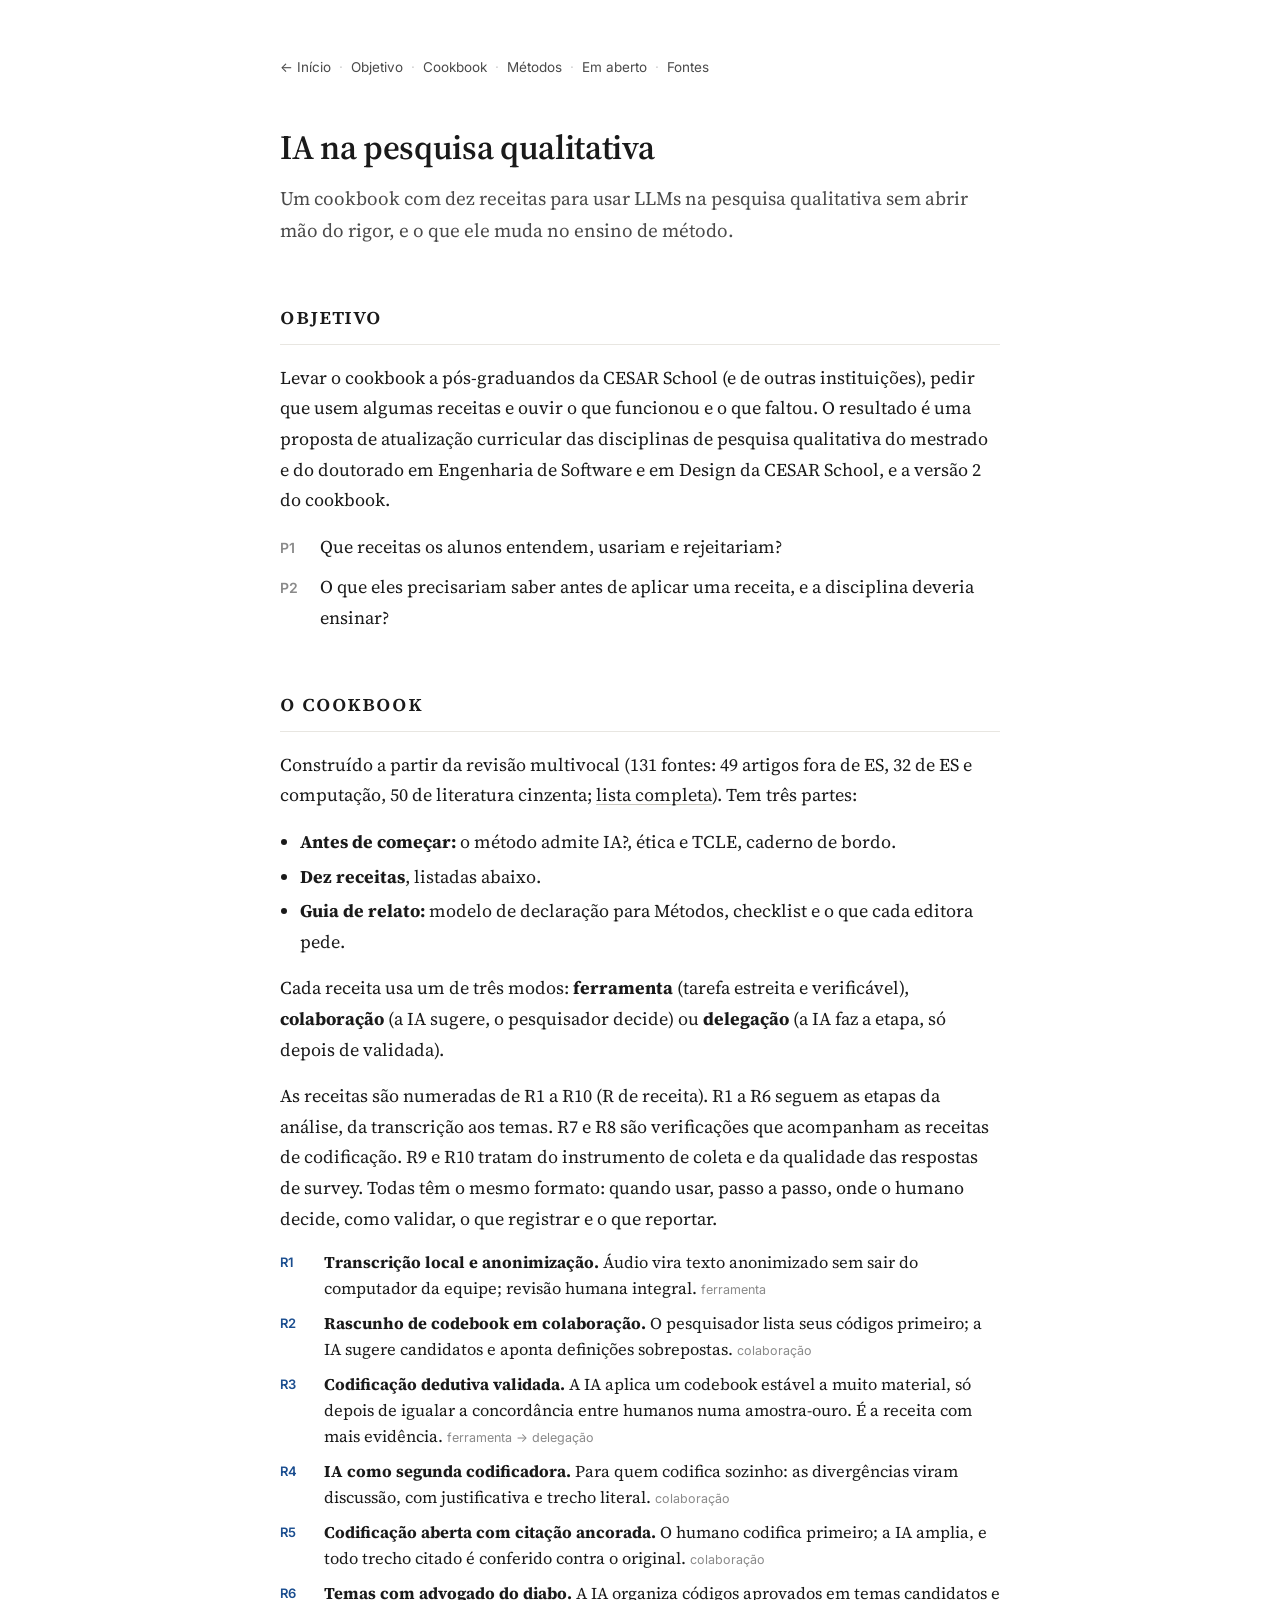
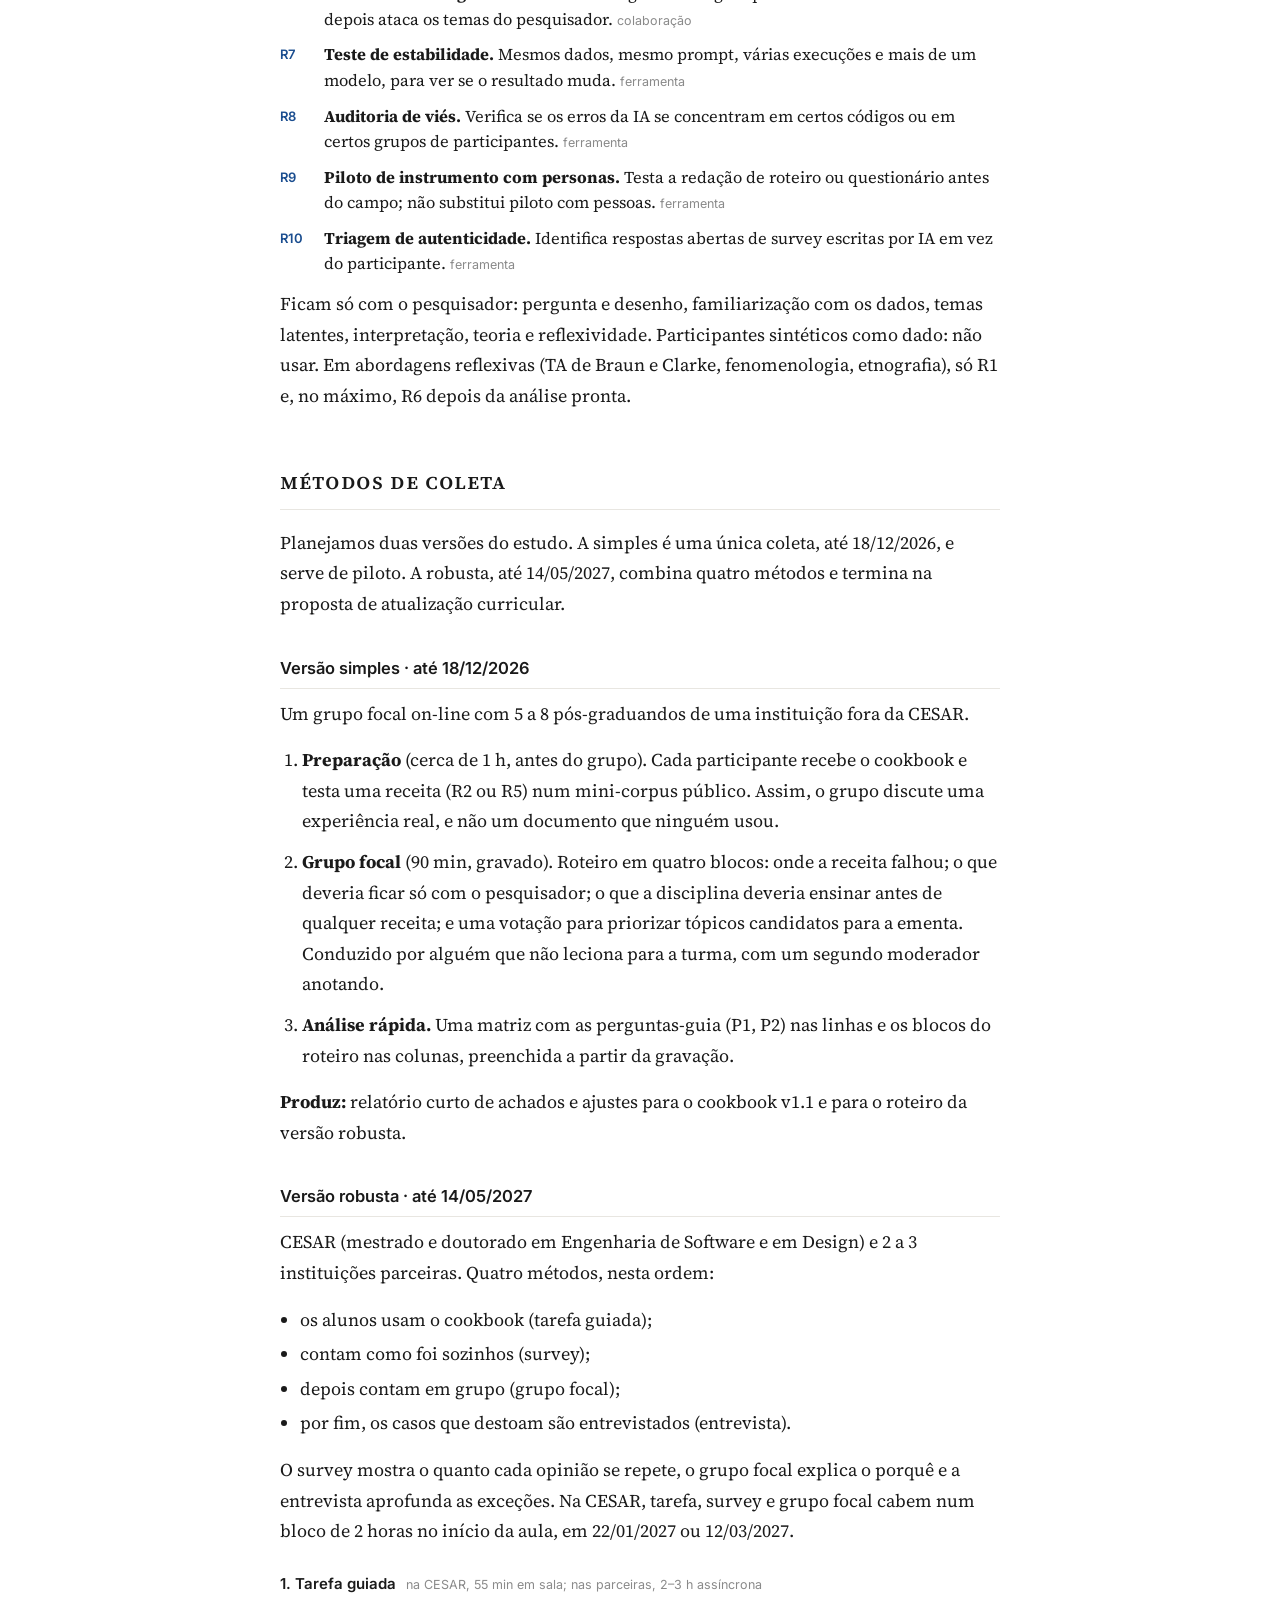
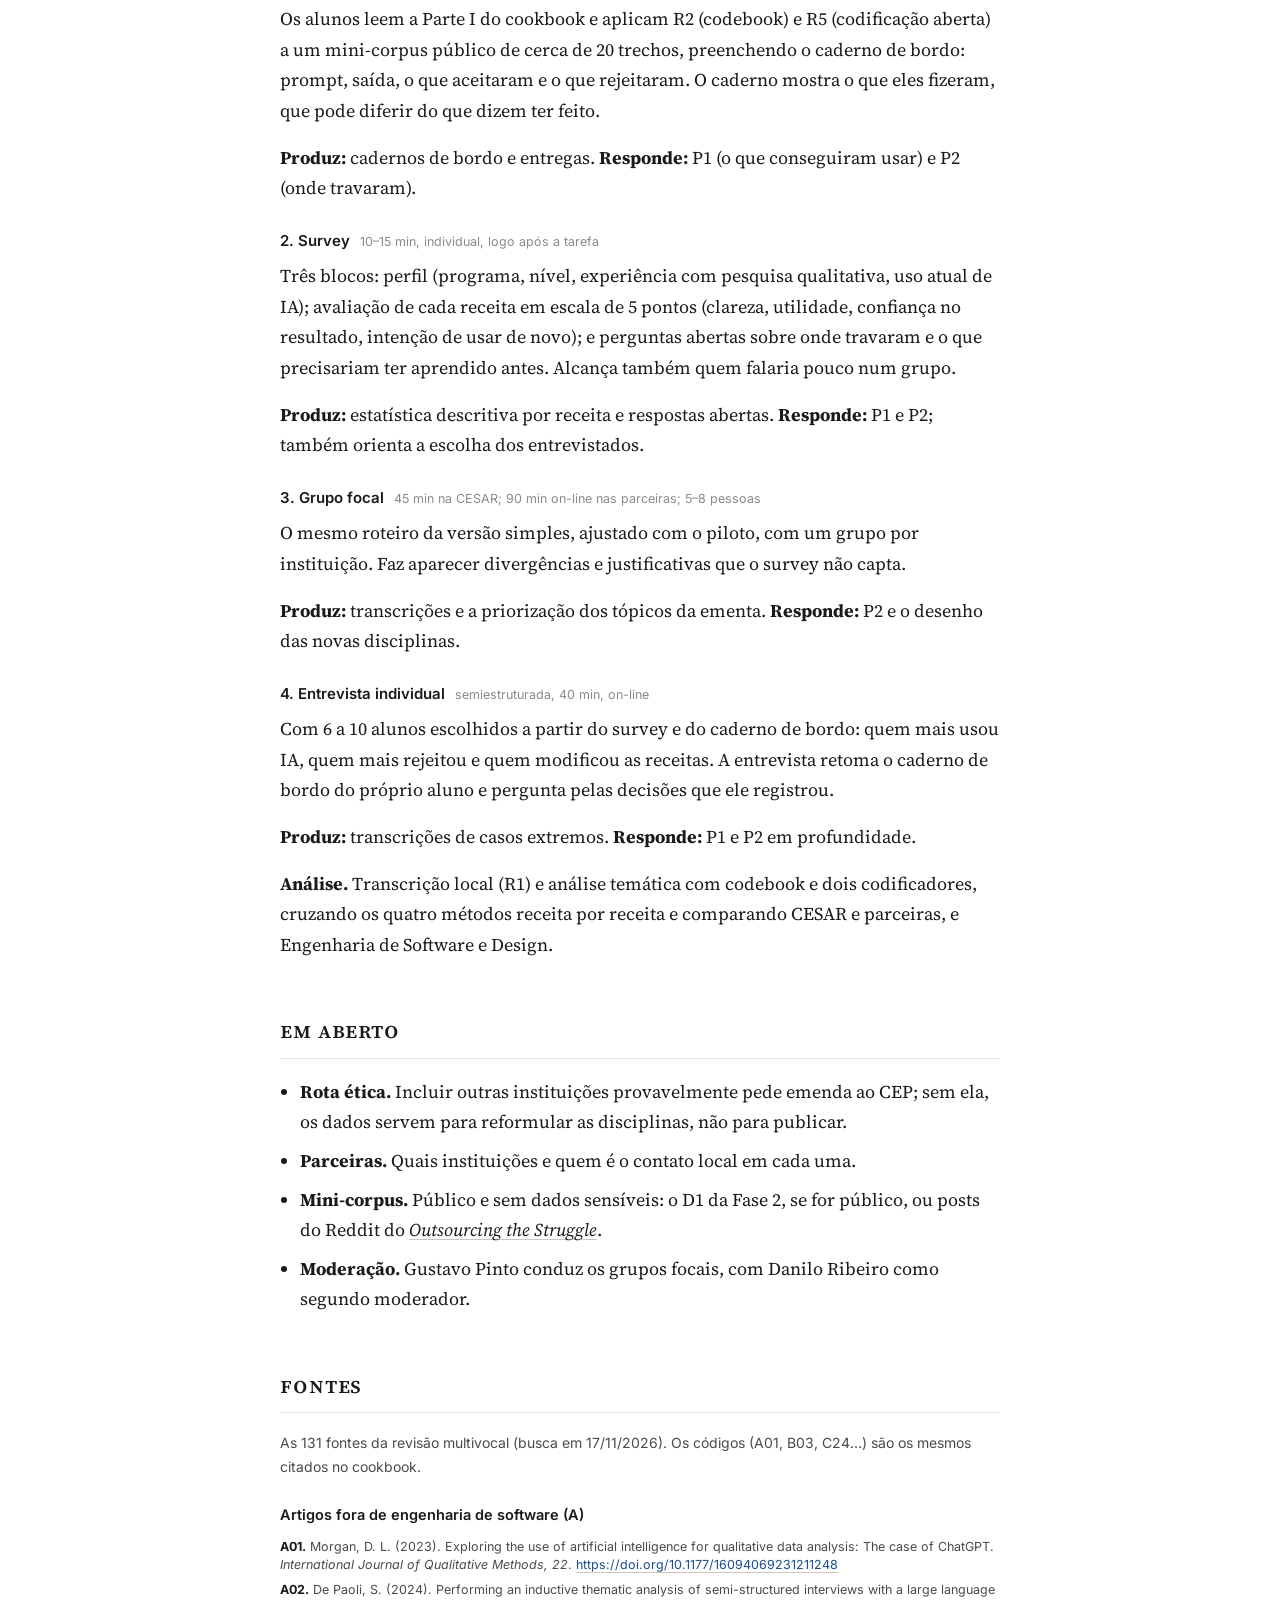
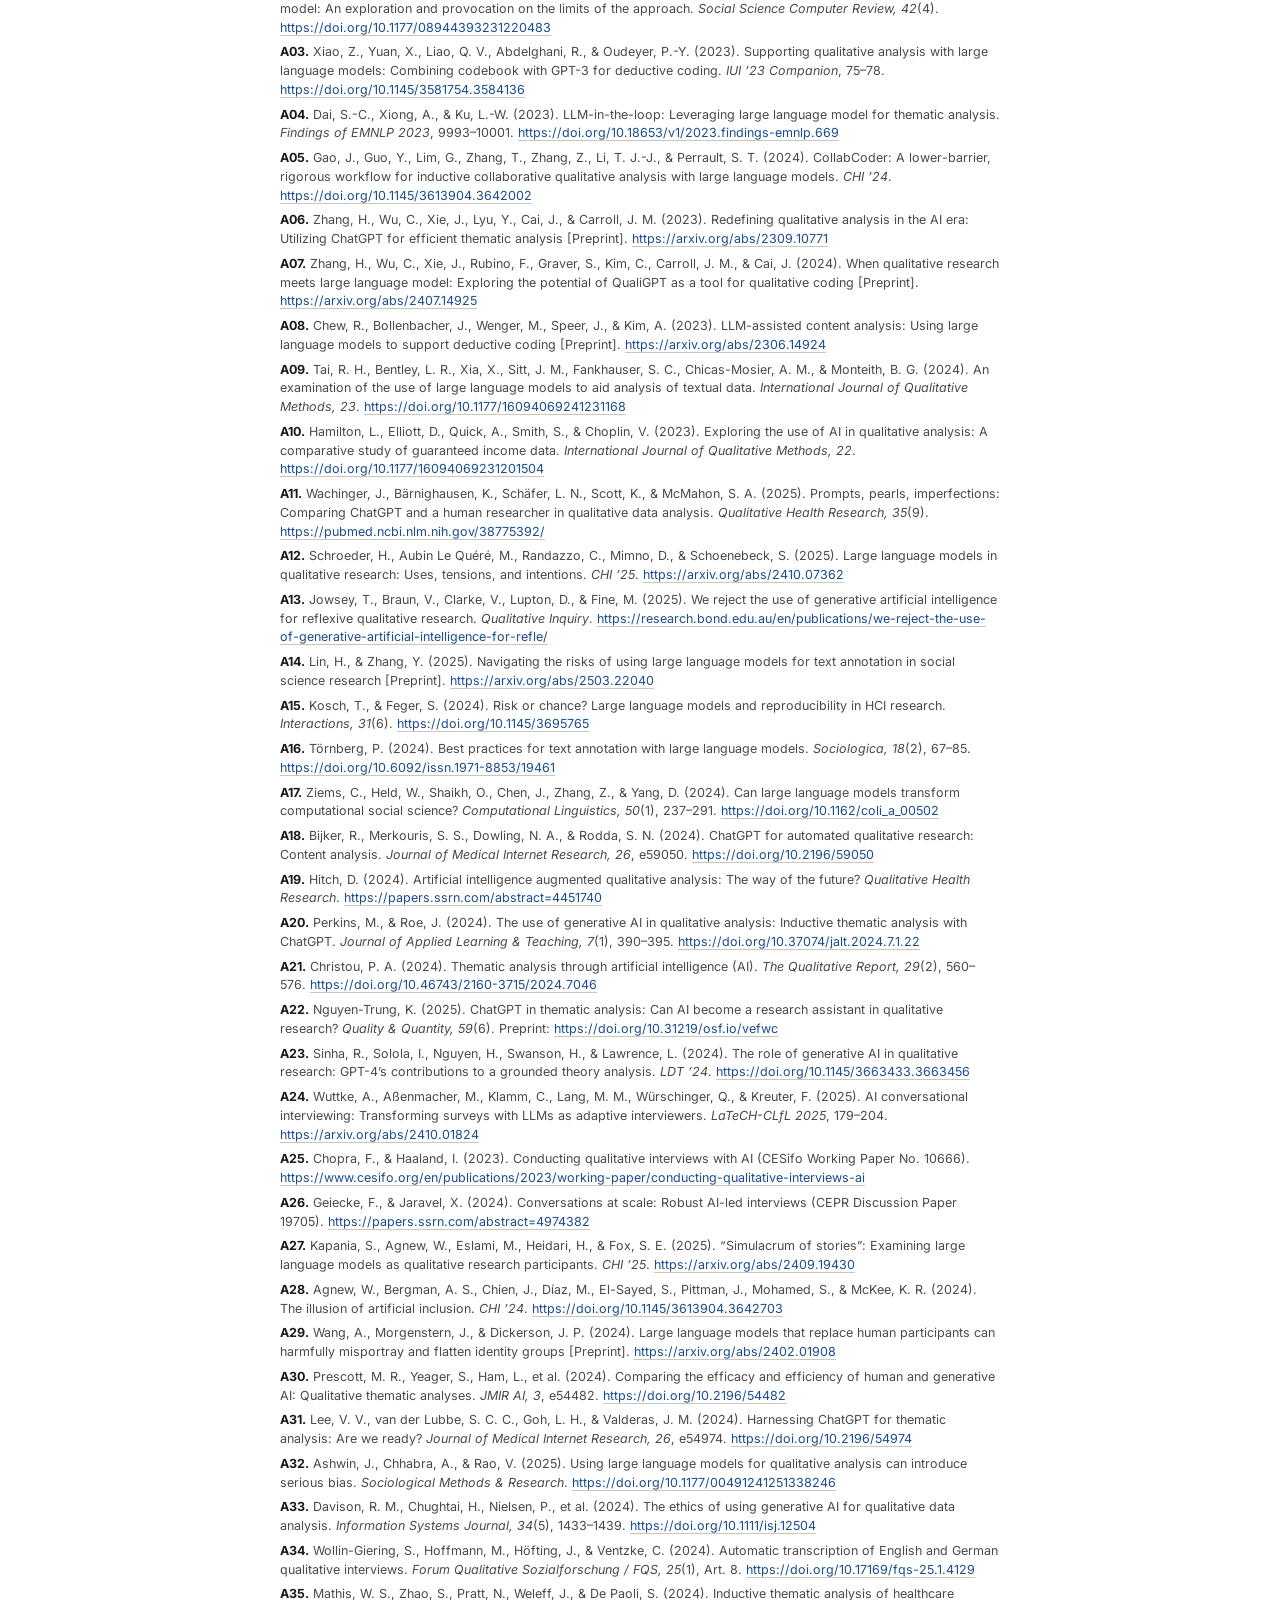
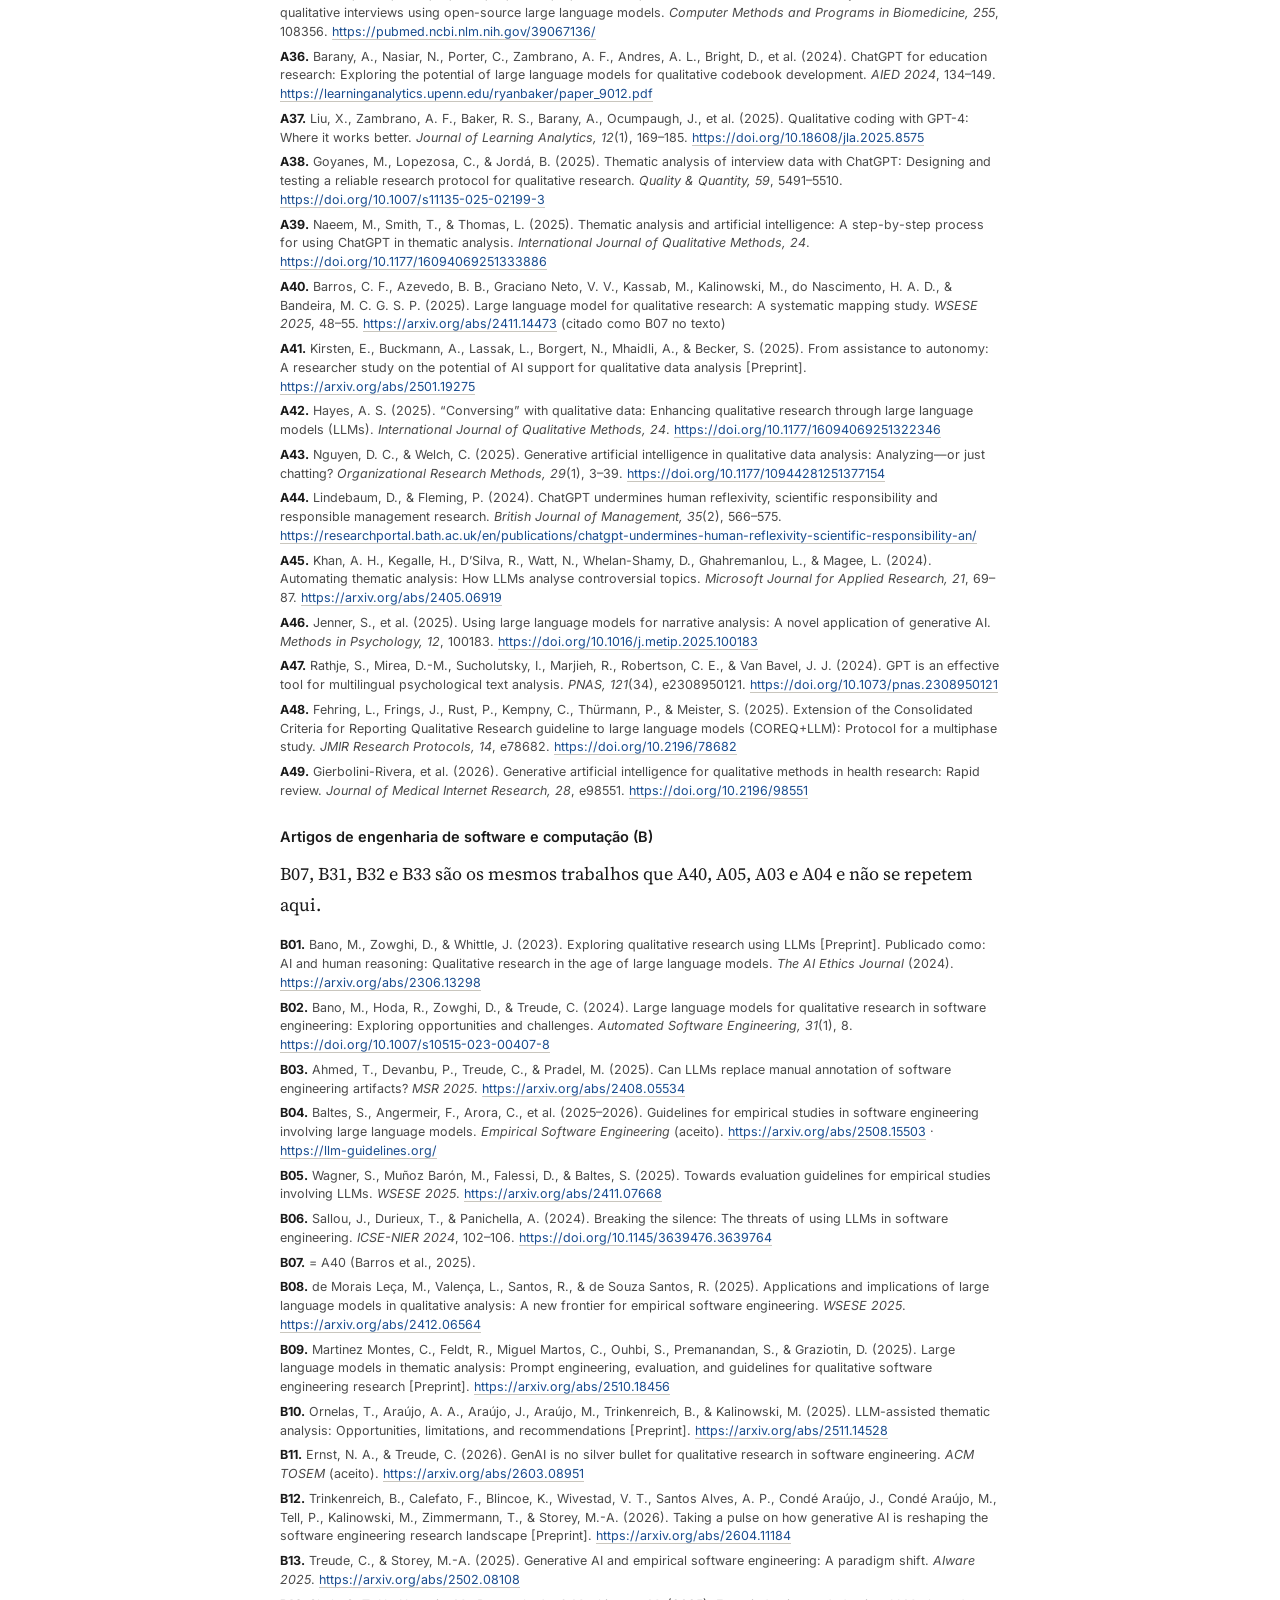
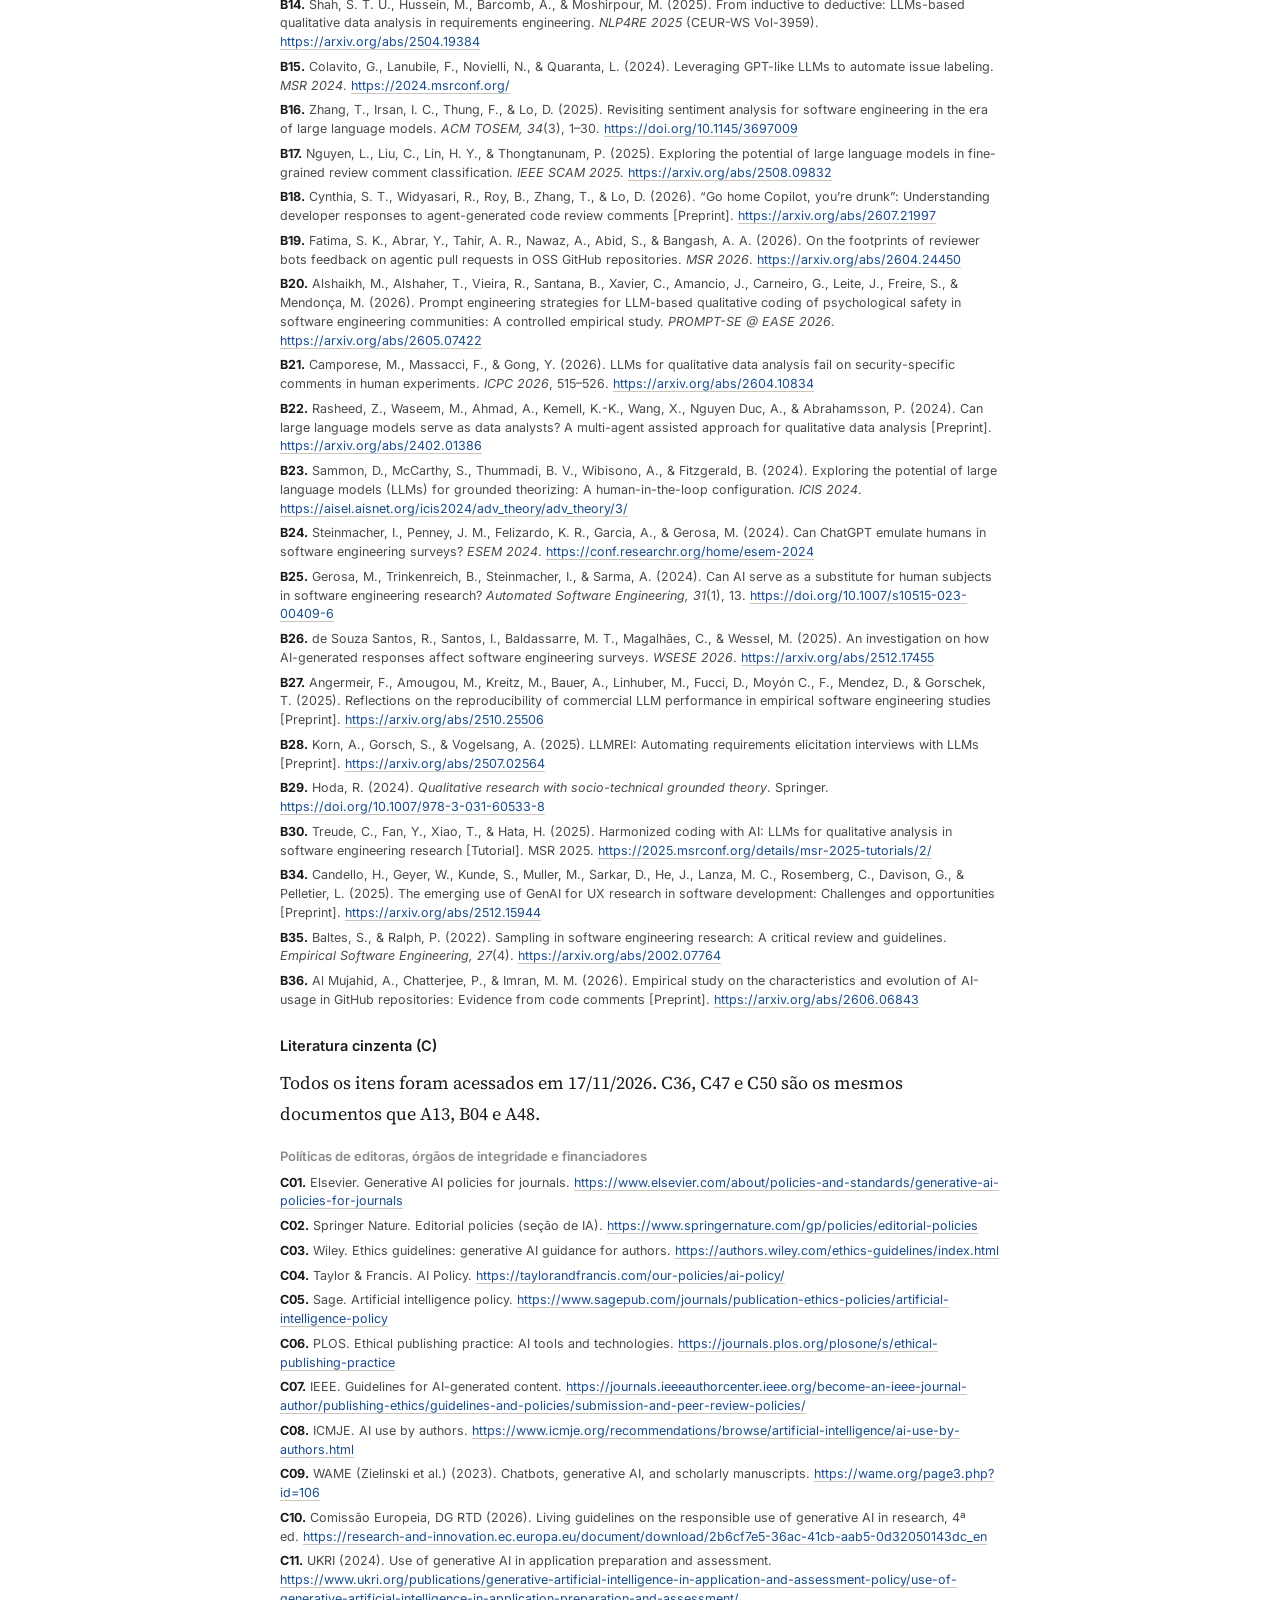
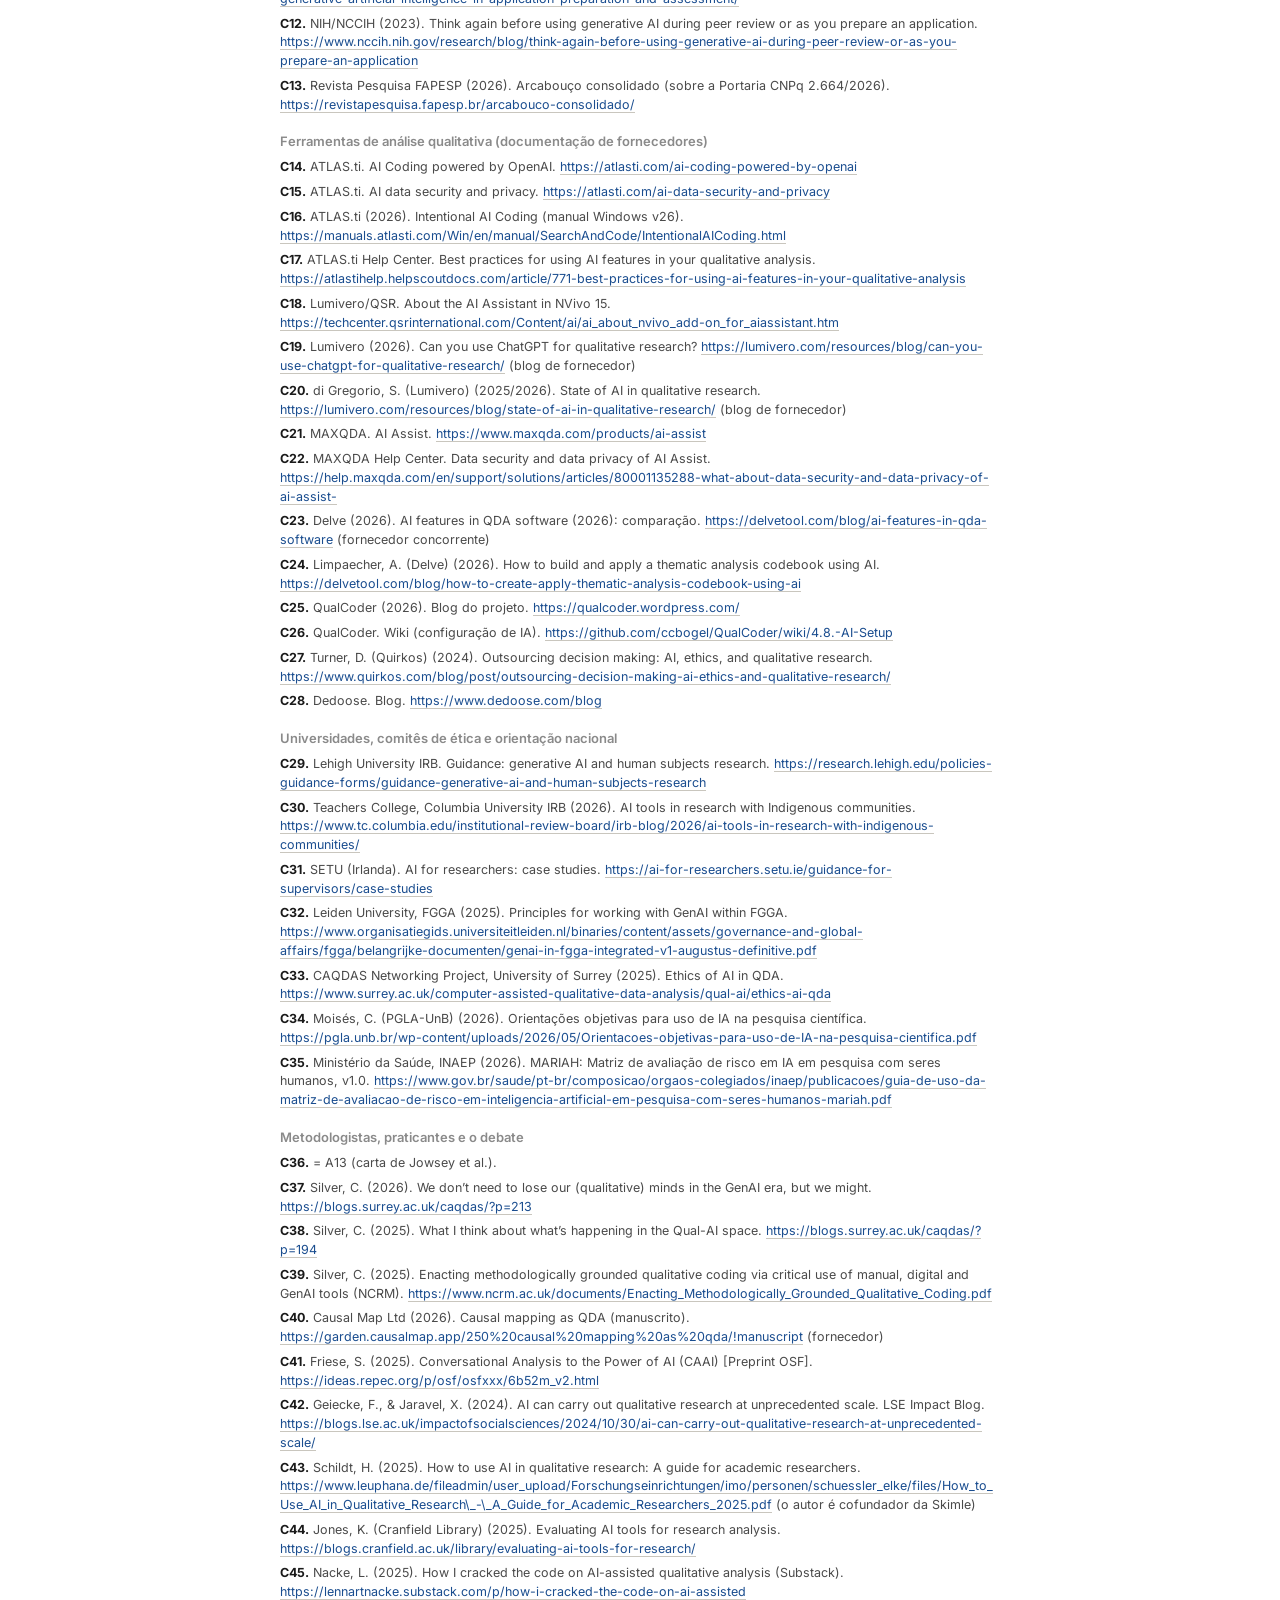
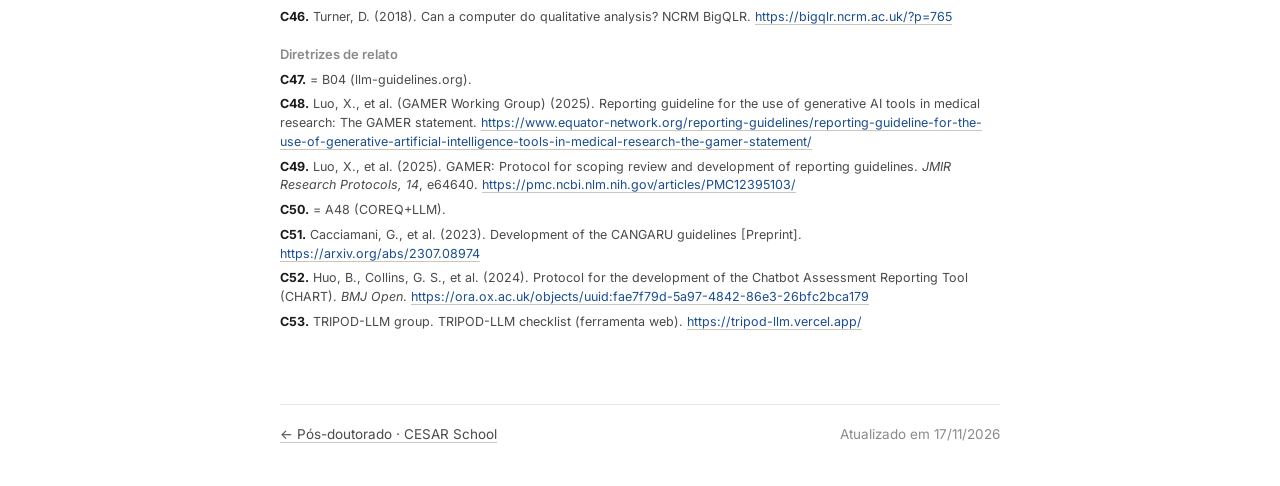
==== ia-pesquisa-qualitativa.html @ b53b99ee "novo protocolo" ====
<!DOCTYPE html>
<html lang="pt-BR">
<head>
  <meta charset="UTF-8" />
  <meta name="viewport" content="width=device-width, initial-scale=1.0" />
  <title>IA na pesquisa qualitativa · CESAR School</title>
  <meta name="description" content="Protocolo e cronogramas da consulta a estudantes de pós-graduação sobre o cookbook de LLMs na pesquisa qualitativa, para atualizar a disciplina de Pesquisa Qualitativa da CESAR School." />
  <meta name="author" content="Gustavo Pinto" />
  <link rel="icon" href="data:image/svg+xml,<svg xmlns='http://www.w3.org/2000/svg' viewBox='0 0 100 100'><rect width='100' height='100' rx='16' fill='%231a4d8f'/><text x='50' y='69' font-size='54' text-anchor='middle' fill='%23ffffff' font-family='Georgia,serif'>π</text></svg>" />
  <link rel="preconnect" href="https://fonts.googleapis.com" />
  <link rel="preconnect" href="https://fonts.gstatic.com" crossorigin />
  <link href="https://fonts.googleapis.com/css2?family=Inter:wght@400;500;600&family=Source+Serif+4:ital,opsz,wght@0,8..60,400;0,8..60,600;1,8..60,400&display=swap" rel="stylesheet" />
  <style>
    :root {
      --ink: #1a1a1a; --soft: #4a4a4a; --muted: #8a8a8a; --line: #e8e6e1;
      --accent: #1a4d8f; --tint: #f4f7fb; --warn: #8a5a00; --warn-bg: #fdf8ee;
      --serif: "Source Serif 4", Georgia, "Times New Roman", serif;
      --sans: "Inter", -apple-system, BlinkMacSystemFont, "Segoe UI", Roboto, sans-serif;
    }
    * { box-sizing: border-box; }
    html { scroll-behavior: smooth; }
    body { margin: 0; background: #fff; color: var(--ink); font-family: var(--serif); font-size: 18px; line-height: 1.7; -webkit-font-smoothing: antialiased; }
    main { max-width: 760px; margin: 0 auto; padding: 56px 20px 40px; }
    a { color: inherit; text-decoration: underline; text-decoration-color: #c9c6be; text-underline-offset: 3px; text-decoration-thickness: 1px; }
    a:hover { color: var(--accent); text-decoration-color: var(--accent); }

    nav.top { font-family: var(--sans); font-size: 13.5px; color: var(--muted); margin-bottom: 48px; }
    nav.top a { text-decoration: none; color: var(--soft); }
    nav.top a:hover { color: var(--accent); }
    nav.top .sep { margin: 0 8px; color: #ccc; }

    h1 { font-size: 34px; font-weight: 600; letter-spacing: -.01em; line-height: 1.2; margin: 0 0 14px; }
    .lede { font-size: 19px; color: var(--soft); margin: 0 0 12px; }
    .byline { font-family: var(--sans); font-size: 15px; color: var(--soft); line-height: 1.6; margin: 0; }
    section { margin-top: 52px; }
    h2 { font-variant: small-caps; text-transform: lowercase; font-size: 22px; font-weight: 600; letter-spacing: .04em; margin: 0 0 18px; padding-bottom: 8px; border-bottom: 1px solid var(--line); }
    h3 { font-family: var(--sans); font-size: 15px; font-weight: 600; margin: 28px 0 10px; }
    p { margin: 0 0 16px; }
    .small { font-family: var(--sans); font-size: 14px; color: var(--soft); }

    .rq { margin: 0 0 10px; padding-left: 40px; text-indent: -40px; }
    .rq b { display: inline-block; width: 40px; text-indent: 0; font-family: var(--sans); font-size: 14px; font-weight: 600; color: var(--muted); }

    /* Tabelas */
    .tbl { overflow-x: auto; margin: 0 0 16px; }
    table { width: 100%; border-collapse: collapse; font-family: var(--sans); font-size: 14px; line-height: 1.5; }
    th, td { text-align: left; vertical-align: top; padding: 8px 10px; border-bottom: 1px solid var(--line); }
    th { font-weight: 600; color: var(--soft); background: #faf9f6; }
    td.d { white-space: nowrap; color: var(--soft); font-variant-numeric: tabular-nums; }
    tr.ms td { background: var(--tint); }
    tr.ms td:nth-child(2)::before { content: "◆ "; color: var(--accent); }
    .tag { display: inline-block; font-size: 11.5px; font-weight: 600; color: var(--accent); border: 1px solid #c8d6ea; border-radius: 3px; padding: 0 5px; margin-right: 6px; white-space: nowrap; }

    /* Fluxo */
    ol.flow { list-style: none; padding: 0; margin: 8px 0 18px; display: grid; grid-template-columns: repeat(3, 1fr); gap: 12px; counter-reset: e; }
    ol.flow li { position: relative; font-family: var(--sans); font-size: 13.5px; line-height: 1.45; border: 1px solid var(--line); border-top: 3px solid var(--accent); border-radius: 4px; padding: 10px 12px 12px; background: #fff; counter-increment: e; }
    ol.flow li b { display: block; font-size: 14.5px; margin-bottom: 4px; }
    ol.flow li b::before { content: "E" counter(e) " "; color: var(--accent); }
    ol.flow li span { color: var(--soft); }
    .loop { font-family: var(--sans); font-size: 13.5px; color: var(--soft); border-left: 2px solid var(--accent); padding: 4px 0 4px 12px; margin: 0 0 16px; }

    /* Planos colapsados */
    .horizon { margin-top: 34px; }
    .horizon > h3 { font-size: 16px; margin-bottom: 12px; }
    details.plan { border: 1px solid var(--line); border-radius: 6px; margin: 0 0 12px; background: #fff; }
    details.plan > summary { cursor: pointer; list-style: none; padding: 14px 16px; font-family: var(--sans); display: flex; flex-wrap: wrap; gap: 4px 12px; align-items: baseline; }
    details.plan > summary::-webkit-details-marker { display: none; }
    details.plan > summary::before { content: "▸"; color: var(--accent); font-size: 12px; width: 10px; }
    details.plan[open] > summary::before { content: "▾"; }
    details.plan > summary .name { font-weight: 600; font-size: 15.5px; }
    details.plan > summary .meta { font-size: 13.5px; color: var(--muted); }
    details.plan[open] > summary { border-bottom: 1px solid var(--line); }
    .plan-body { padding: 16px 16px 6px; }
    .plan-body p, .plan-body li { font-size: 16px; }
    .plan-body ul { padding-left: 20px; margin: 0 0 16px; }
    .risk { font-family: var(--sans); font-size: 14px; background: var(--warn-bg); border-left: 3px solid #d9a63a; padding: 10px 14px; margin: 0 0 16px; border-radius: 0 4px 4px 0; }
    .risk b { color: var(--warn); }

    ol.recipes { list-style: none; padding: 0; margin: 0 0 12px; counter-reset: r; }
    ol.recipes li { counter-increment: r; position: relative; padding-left: 44px; margin-bottom: 10px; font-size: 16.5px; line-height: 1.55; }
    ol.recipes li::before { content: "R" counter(r); position: absolute; left: 0; top: 2px; font-family: var(--sans); font-size: 13px; font-weight: 600; color: var(--accent); }
    ol.recipes .m { font-family: var(--sans); font-size: 12.5px; color: var(--muted); white-space: nowrap; }
    #metodos h3.ver { font-size: 16.5px; margin-top: 34px; padding-bottom: 6px; border-bottom: 1px solid var(--line); }
    #metodos h4 { font-family: var(--sans); font-size: 15px; font-weight: 600; margin: 24px 0 8px; }
    #metodos h4 .m { font-weight: 400; font-size: 12.5px; color: var(--muted); margin-left: 6px; }
    ol.steps { padding-left: 22px; margin: 0 0 16px; }
    ol.steps li { margin-bottom: 10px; }
    #metodos h3 { font-size: 15.5px; margin-top: 30px; }
    #metodos h3 .m { font-family: var(--sans); }
    #metodos h3 .m { font-weight: 400; font-size: 12.5px; color: var(--muted); margin-left: 6px; }
    ul.parts { padding-left: 20px; margin: 0 0 16px; }
    ul.parts li { margin-bottom: 4px; }
    .sources h3 { font-size: 14.5px; margin-top: 24px; }
    .sources h4 { font-family: var(--sans); font-size: 13px; font-weight: 600; color: var(--muted); margin: 16px 0 6px; }
    .sources ul { list-style: none; padding: 0; margin: 0; }
    .sources li { font-family: var(--sans); font-size: 12.5px; line-height: 1.5; color: var(--soft); margin-bottom: 6px; overflow-wrap: anywhere; }
    .sources li strong { color: var(--ink); }
    .sources a { color: var(--accent); }
    ul.open { padding-left: 20px; }
    ul.open li { margin-bottom: 8px; }

    footer { margin-top: 72px; padding-top: 18px; border-top: 1px solid var(--line); font-family: var(--sans); font-size: 13.5px; color: var(--muted); display: flex; flex-wrap: wrap; justify-content: space-between; gap: 8px 20px; }
    footer a { color: var(--soft); }

    @media (max-width: 600px) {
      body { font-size: 17px; }
      main { padding-top: 36px; }
      h1 { font-size: 28px; }
      ol.flow { grid-template-columns: 1fr 1fr; }
    }
    @media (max-width: 400px) { ol.flow { grid-template-columns: 1fr; } }
  </style>
</head>
<body>
<main>

  <nav class="top" aria-label="Seções">
    <a href="index.html">← Início</a><span class="sep">·</span><a href="#objetivo">Objetivo</a><span class="sep">·</span><a href="#cookbook">Cookbook</a><span class="sep">·</span><a href="#metodos">Métodos</a><span class="sep">·</span><a href="#aberto">Em aberto</a><span class="sep">·</span><a href="#fontes">Fontes</a>
  </nav>

  <header>
    <h1>IA na pesquisa qualitativa</h1>
    <p class="lede">
      Um cookbook com dez receitas para usar LLMs na pesquisa qualitativa sem abrir mão do rigor,
      e o que ele muda no ensino de método.
    </p>
  </header>

  <section id="objetivo">
    <h2>Objetivo</h2>
    <p>
      Levar o cookbook a pós-graduandos da CESAR School (e de outras instituições), pedir que usem
      algumas receitas e ouvir o que funcionou e o que faltou. O resultado é uma proposta de
      atualização curricular das disciplinas de pesquisa qualitativa do mestrado e do doutorado em
      Engenharia de Software e em Design da CESAR School, e a versão 2 do cookbook.
    </p>
    <p class="rq"><b>P1</b>Que receitas os alunos entendem, usariam e rejeitariam?</p>
    <p class="rq"><b>P2</b>O que eles precisariam saber antes de aplicar uma receita, e a disciplina deveria ensinar?</p>
  </section>

  <section id="cookbook">
    <h2>O cookbook</h2>
    <p>
      Construído a partir da revisão multivocal (131 fontes: 49 artigos fora de ES, 32 de ES e
      computação, 50 de literatura cinzenta; <a href="#fontes">lista completa</a>). Tem três partes:
    </p>
    <ul class="parts">
      <li><b>Antes de começar:</b> o método admite IA?, ética e TCLE, caderno de bordo.</li>
      <li><b>Dez receitas</b>, listadas abaixo.</li>
      <li><b>Guia de relato:</b> modelo de declaração para Métodos, checklist e o que cada editora pede.</li>
    </ul>
    <p>
      Cada receita usa um de três modos: <b>ferramenta</b> (tarefa estreita e verificável),
      <b>colaboração</b> (a IA sugere, o pesquisador decide) ou <b>delegação</b> (a IA faz a etapa,
      só depois de validada).
    </p>
    <p>
      As receitas são numeradas de R1 a R10 (R de receita). R1 a R6 seguem as etapas da análise,
      da transcrição aos temas. R7 e R8 são verificações que acompanham as receitas de codificação.
      R9 e R10 tratam do instrumento de coleta e da qualidade das respostas de survey. Todas têm o
      mesmo formato: quando usar, passo a passo, onde o humano decide, como validar, o que registrar
      e o que reportar.
    </p>
    <ol class="recipes">
      <li><b>Transcrição local e anonimização.</b> Áudio vira texto anonimizado sem sair do computador da equipe; revisão humana integral. <span class="m">ferramenta</span></li>
      <li><b>Rascunho de codebook em colaboração.</b> O pesquisador lista seus códigos primeiro; a IA sugere candidatos e aponta definições sobrepostas. <span class="m">colaboração</span></li>
      <li><b>Codificação dedutiva validada.</b> A IA aplica um codebook estável a muito material, só depois de igualar a concordância entre humanos numa amostra-ouro. É a receita com mais evidência. <span class="m">ferramenta → delegação</span></li>
      <li><b>IA como segunda codificadora.</b> Para quem codifica sozinho: as divergências viram discussão, com justificativa e trecho literal. <span class="m">colaboração</span></li>
      <li><b>Codificação aberta com citação ancorada.</b> O humano codifica primeiro; a IA amplia, e todo trecho citado é conferido contra o original. <span class="m">colaboração</span></li>
      <li><b>Temas com advogado do diabo.</b> A IA organiza códigos aprovados em temas candidatos e depois ataca os temas do pesquisador. <span class="m">colaboração</span></li>
      <li><b>Teste de estabilidade.</b> Mesmos dados, mesmo prompt, várias execuções e mais de um modelo, para ver se o resultado muda. <span class="m">ferramenta</span></li>
      <li><b>Auditoria de viés.</b> Verifica se os erros da IA se concentram em certos códigos ou em certos grupos de participantes. <span class="m">ferramenta</span></li>
      <li><b>Piloto de instrumento com personas.</b> Testa a redação de roteiro ou questionário antes do campo; não substitui piloto com pessoas. <span class="m">ferramenta</span></li>
      <li><b>Triagem de autenticidade.</b> Identifica respostas abertas de survey escritas por IA em vez do participante. <span class="m">ferramenta</span></li>
    </ol>
    <p>
      Ficam só com o pesquisador: pergunta e desenho, familiarização com os dados, temas latentes,
      interpretação, teoria e reflexividade. Participantes sintéticos como dado: não usar. Em abordagens
      reflexivas (TA de Braun e Clarke, fenomenologia, etnografia), só R1 e, no máximo, R6 depois da análise pronta.
    </p>
  </section>

  <section id="metodos">
    <h2>Métodos de coleta</h2>
    <p>
      Planejamos duas versões do estudo. A simples é uma única coleta, até 18/12/2026, e serve de
      piloto. A robusta, até 14/05/2027, combina quatro métodos e termina na proposta de atualização
      curricular.
    </p>

    <h3 class="ver">Versão simples · até 18/12/2026</h3>
    <p>
      Um grupo focal on-line com 5 a 8 pós-graduandos de uma instituição fora da CESAR.
    </p>
    <ol class="steps">
      <li><b>Preparação</b> (cerca de 1 h, antes do grupo). Cada participante recebe o cookbook e testa
        uma receita (R2 ou R5) num mini-corpus público. Assim, o grupo discute uma experiência real,
        e não um documento que ninguém usou.</li>
      <li><b>Grupo focal</b> (90 min, gravado). Roteiro em quatro blocos: onde a receita falhou; o que
        deveria ficar só com o pesquisador; o que a disciplina deveria ensinar antes de qualquer
        receita; e uma votação para priorizar tópicos candidatos para a ementa. Conduzido por alguém
        que não leciona para a turma, com um segundo moderador anotando.</li>
      <li><b>Análise rápida.</b> Uma matriz com as perguntas-guia (P1, P2) nas linhas e os blocos do
        roteiro nas colunas, preenchida a partir da gravação.</li>
    </ol>
    <p class="out"><b>Produz:</b> relatório curto de achados e ajustes para o cookbook v1.1 e para o roteiro da versão robusta.</p>

    <h3 class="ver">Versão robusta · até 14/05/2027</h3>
    <p>
      CESAR (mestrado e doutorado em Engenharia de Software e em Design) e 2 a 3 instituições
      parceiras. Quatro métodos, nesta ordem:
    </p>
    <ul class="parts">
      <li>os alunos usam o cookbook (tarefa guiada);</li>
      <li>contam como foi sozinhos (survey);</li>
      <li>depois contam em grupo (grupo focal);</li>
      <li>por fim, os casos que destoam são entrevistados (entrevista).</li>
    </ul>
    <p>
      O survey mostra o quanto cada opinião se repete, o grupo focal explica o porquê e a entrevista
      aprofunda as exceções. Na CESAR, tarefa, survey e grupo focal cabem num bloco de 2 horas no
      início da aula, em 22/01/2027 ou 12/03/2027.
    </p>

    <h4>1. Tarefa guiada <span class="m">na CESAR, 55 min em sala; nas parceiras, 2–3 h assíncrona</span></h4>
    <p>
      Os alunos leem a Parte I do cookbook e aplicam R2 (codebook) e R5 (codificação aberta) a um
      mini-corpus público de cerca de 20 trechos, preenchendo o caderno de bordo: prompt, saída, o que
      aceitaram e o que rejeitaram. O caderno mostra o que eles fizeram, que pode diferir do que dizem ter feito.
    </p>
    <p class="out"><b>Produz:</b> cadernos de bordo e entregas. <b>Responde:</b> P1 (o que conseguiram usar) e P2 (onde travaram).</p>

    <h4>2. Survey <span class="m">10–15 min, individual, logo após a tarefa</span></h4>
    <p>
      Três blocos: perfil (programa, nível, experiência com pesquisa qualitativa, uso atual de IA);
      avaliação de cada receita em escala de 5 pontos (clareza, utilidade, confiança no resultado,
      intenção de usar de novo); e perguntas abertas sobre onde travaram e o que precisariam ter
      aprendido antes. Alcança também quem falaria pouco num grupo.
    </p>
    <p class="out"><b>Produz:</b> estatística descritiva por receita e respostas abertas. <b>Responde:</b> P1 e P2; também orienta a escolha dos entrevistados.</p>

    <h4>3. Grupo focal <span class="m">45 min na CESAR; 90 min on-line nas parceiras; 5–8 pessoas</span></h4>
    <p>
      O mesmo roteiro da versão simples, ajustado com o piloto, com um grupo por instituição.
      Faz aparecer divergências e justificativas que o survey não capta.
    </p>
    <p class="out"><b>Produz:</b> transcrições e a priorização dos tópicos da ementa. <b>Responde:</b> P2 e o desenho das novas disciplinas.</p>

    <h4>4. Entrevista individual <span class="m">semiestruturada, 40 min, on-line</span></h4>
    <p>
      Com 6 a 10 alunos escolhidos a partir do survey e do caderno de bordo: quem mais usou IA, quem
      mais rejeitou e quem modificou as receitas. A entrevista retoma o caderno de bordo do próprio
      aluno e pergunta pelas decisões que ele registrou.
    </p>
    <p class="out"><b>Produz:</b> transcrições de casos extremos. <b>Responde:</b> P1 e P2 em profundidade.</p>

    <p>
      <b>Análise.</b> Transcrição local (R1) e análise temática com codebook e dois codificadores,
      cruzando os quatro métodos receita por receita e comparando CESAR e parceiras, e Engenharia de
      Software e Design.
    </p>
  </section>



  <section id="aberto">
    <h2>Em aberto</h2>
    <ul class="open">
      <li><b>Rota ética.</b> Incluir outras instituições provavelmente pede emenda ao CEP; sem ela, os dados servem para reformular as disciplinas, não para publicar.</li>
      <li><b>Parceiras.</b> Quais instituições e quem é o contato local em cada uma.</li>
      <li><b>Mini-corpus.</b> Público e sem dados sensíveis: o D1 da Fase 2, se for público, ou posts do Reddit do <a href="https://arxiv.org/abs/2607.29519" target="_blank" rel="noopener"><em>Outsourcing the Struggle</em></a>.</li>
      <li><b>Moderação.</b> Gustavo Pinto conduz os grupos focais, com Danilo Ribeiro como segundo moderador.</li>
    </ul>
  </section>

  <section id="fontes" class="sources">
    <h2>Fontes</h2>
    <p class="small">As 131 fontes da revisão multivocal (busca em 17/11/2026). Os códigos (A01, B03, C24…) são os mesmos citados no cookbook.</p>
<h3>Artigos fora de engenharia de software (A)</h3>
<ul>
<li><strong>A01.</strong> Morgan, D. L. (2023). Exploring the use of artificial intelligence for qualitative data analysis: The case of ChatGPT. <em>International Journal of Qualitative Methods, 22</em>. <a target="_blank" rel="noopener" href="https://doi.org/10.1177/16094069231211248" class="uri">https://doi.org/10.1177/16094069231211248</a></li>
<li><strong>A02.</strong> De Paoli, S. (2024). Performing an inductive thematic analysis of semi-structured interviews with a large language model: An exploration and provocation on the limits of the approach. <em>Social Science Computer Review, 42</em>(4). <a target="_blank" rel="noopener" href="https://doi.org/10.1177/08944393231220483" class="uri">https://doi.org/10.1177/08944393231220483</a></li>
<li><strong>A03.</strong> Xiao, Z., Yuan, X., Liao, Q. V., Abdelghani, R., &amp; Oudeyer, P.-Y. (2023). Supporting qualitative analysis with large language models: Combining codebook with GPT-3 for deductive coding. <em>IUI ’23 Companion</em>, 75–78. <a target="_blank" rel="noopener" href="https://doi.org/10.1145/3581754.3584136" class="uri">https://doi.org/10.1145/3581754.3584136</a></li>
<li><strong>A04.</strong> Dai, S.-C., Xiong, A., &amp; Ku, L.-W. (2023). LLM-in-the-loop: Leveraging large language model for thematic analysis. <em>Findings of EMNLP 2023</em>, 9993–10001. <a target="_blank" rel="noopener" href="https://doi.org/10.18653/v1/2023.findings-emnlp.669" class="uri">https://doi.org/10.18653/v1/2023.findings-emnlp.669</a></li>
<li><strong>A05.</strong> Gao, J., Guo, Y., Lim, G., Zhang, T., Zhang, Z., Li, T. J.-J., &amp; Perrault, S. T. (2024). CollabCoder: A lower-barrier, rigorous workflow for inductive collaborative qualitative analysis with large language models. <em>CHI ’24</em>. <a target="_blank" rel="noopener" href="https://doi.org/10.1145/3613904.3642002" class="uri">https://doi.org/10.1145/3613904.3642002</a></li>
<li><strong>A06.</strong> Zhang, H., Wu, C., Xie, J., Lyu, Y., Cai, J., &amp; Carroll, J. M. (2023). Redefining qualitative analysis in the AI era: Utilizing ChatGPT for efficient thematic analysis [Preprint]. <a target="_blank" rel="noopener" href="https://arxiv.org/abs/2309.10771" class="uri">https://arxiv.org/abs/2309.10771</a></li>
<li><strong>A07.</strong> Zhang, H., Wu, C., Xie, J., Rubino, F., Graver, S., Kim, C., Carroll, J. M., &amp; Cai, J. (2024). When qualitative research meets large language model: Exploring the potential of QualiGPT as a tool for qualitative coding [Preprint]. <a target="_blank" rel="noopener" href="https://arxiv.org/abs/2407.14925" class="uri">https://arxiv.org/abs/2407.14925</a></li>
<li><strong>A08.</strong> Chew, R., Bollenbacher, J., Wenger, M., Speer, J., &amp; Kim, A. (2023). LLM-assisted content analysis: Using large language models to support deductive coding [Preprint]. <a target="_blank" rel="noopener" href="https://arxiv.org/abs/2306.14924" class="uri">https://arxiv.org/abs/2306.14924</a></li>
<li><strong>A09.</strong> Tai, R. H., Bentley, L. R., Xia, X., Sitt, J. M., Fankhauser, S. C., Chicas-Mosier, A. M., &amp; Monteith, B. G. (2024). An examination of the use of large language models to aid analysis of textual data. <em>International Journal of Qualitative Methods, 23</em>. <a target="_blank" rel="noopener" href="https://doi.org/10.1177/16094069241231168" class="uri">https://doi.org/10.1177/16094069241231168</a></li>
<li><strong>A10.</strong> Hamilton, L., Elliott, D., Quick, A., Smith, S., &amp; Choplin, V. (2023). Exploring the use of AI in qualitative analysis: A comparative study of guaranteed income data. <em>International Journal of Qualitative Methods, 22</em>. <a target="_blank" rel="noopener" href="https://doi.org/10.1177/16094069231201504" class="uri">https://doi.org/10.1177/16094069231201504</a></li>
<li><strong>A11.</strong> Wachinger, J., Bärnighausen, K., Schäfer, L. N., Scott, K., &amp; McMahon, S. A. (2025). Prompts, pearls, imperfections: Comparing ChatGPT and a human researcher in qualitative data analysis. <em>Qualitative Health Research, 35</em>(9). <a target="_blank" rel="noopener" href="https://pubmed.ncbi.nlm.nih.gov/38775392/" class="uri">https://pubmed.ncbi.nlm.nih.gov/38775392/</a></li>
<li><strong>A12.</strong> Schroeder, H., Aubin Le Quéré, M., Randazzo, C., Mimno, D., &amp; Schoenebeck, S. (2025). Large language models in qualitative research: Uses, tensions, and intentions. <em>CHI ’25</em>. <a target="_blank" rel="noopener" href="https://arxiv.org/abs/2410.07362" class="uri">https://arxiv.org/abs/2410.07362</a></li>
<li><strong>A13.</strong> Jowsey, T., Braun, V., Clarke, V., Lupton, D., &amp; Fine, M. (2025). We reject the use of generative artificial intelligence for reflexive qualitative research. <em>Qualitative Inquiry</em>. <a target="_blank" rel="noopener" href="https://research.bond.edu.au/en/publications/we-reject-the-use-of-generative-artificial-intelligence-for-refle/" class="uri">https://research.bond.edu.au/en/publications/we-reject-the-use-of-generative-artificial-intelligence-for-refle/</a></li>
<li><strong>A14.</strong> Lin, H., &amp; Zhang, Y. (2025). Navigating the risks of using large language models for text annotation in social science research [Preprint]. <a target="_blank" rel="noopener" href="https://arxiv.org/abs/2503.22040" class="uri">https://arxiv.org/abs/2503.22040</a></li>
<li><strong>A15.</strong> Kosch, T., &amp; Feger, S. (2024). Risk or chance? Large language models and reproducibility in HCI research. <em>Interactions, 31</em>(6). <a target="_blank" rel="noopener" href="https://doi.org/10.1145/3695765" class="uri">https://doi.org/10.1145/3695765</a></li>
<li><strong>A16.</strong> Törnberg, P. (2024). Best practices for text annotation with large language models. <em>Sociologica, 18</em>(2), 67–85. <a target="_blank" rel="noopener" href="https://doi.org/10.6092/issn.1971-8853/19461" class="uri">https://doi.org/10.6092/issn.1971-8853/19461</a></li>
<li><strong>A17.</strong> Ziems, C., Held, W., Shaikh, O., Chen, J., Zhang, Z., &amp; Yang, D. (2024). Can large language models transform computational social science? <em>Computational Linguistics, 50</em>(1), 237–291. <a target="_blank" rel="noopener" href="https://doi.org/10.1162/coli_a_00502" class="uri">https://doi.org/10.1162/coli_a_00502</a></li>
<li><strong>A18.</strong> Bijker, R., Merkouris, S. S., Dowling, N. A., &amp; Rodda, S. N. (2024). ChatGPT for automated qualitative research: Content analysis. <em>Journal of Medical Internet Research, 26</em>, e59050. <a target="_blank" rel="noopener" href="https://doi.org/10.2196/59050" class="uri">https://doi.org/10.2196/59050</a></li>
<li><strong>A19.</strong> Hitch, D. (2024). Artificial intelligence augmented qualitative analysis: The way of the future? <em>Qualitative Health Research</em>. <a target="_blank" rel="noopener" href="https://papers.ssrn.com/abstract=4451740" class="uri">https://papers.ssrn.com/abstract=4451740</a></li>
<li><strong>A20.</strong> Perkins, M., &amp; Roe, J. (2024). The use of generative AI in qualitative analysis: Inductive thematic analysis with ChatGPT. <em>Journal of Applied Learning &amp; Teaching, 7</em>(1), 390–395. <a target="_blank" rel="noopener" href="https://doi.org/10.37074/jalt.2024.7.1.22" class="uri">https://doi.org/10.37074/jalt.2024.7.1.22</a></li>
<li><strong>A21.</strong> Christou, P. A. (2024). Thematic analysis through artificial intelligence (AI). <em>The Qualitative Report, 29</em>(2), 560–576. <a target="_blank" rel="noopener" href="https://doi.org/10.46743/2160-3715/2024.7046" class="uri">https://doi.org/10.46743/2160-3715/2024.7046</a></li>
<li><strong>A22.</strong> Nguyen-Trung, K. (2025). ChatGPT in thematic analysis: Can AI become a research assistant in qualitative research? <em>Quality &amp; Quantity, 59</em>(6). Preprint: <a target="_blank" rel="noopener" href="https://doi.org/10.31219/osf.io/vefwc" class="uri">https://doi.org/10.31219/osf.io/vefwc</a></li>
<li><strong>A23.</strong> Sinha, R., Solola, I., Nguyen, H., Swanson, H., &amp; Lawrence, L. (2024). The role of generative AI in qualitative research: GPT-4’s contributions to a grounded theory analysis. <em>LDT ’24</em>. <a target="_blank" rel="noopener" href="https://doi.org/10.1145/3663433.3663456" class="uri">https://doi.org/10.1145/3663433.3663456</a></li>
<li><strong>A24.</strong> Wuttke, A., Aßenmacher, M., Klamm, C., Lang, M. M., Würschinger, Q., &amp; Kreuter, F. (2025). AI conversational interviewing: Transforming surveys with LLMs as adaptive interviewers. <em>LaTeCH-CLfL 2025</em>, 179–204. <a target="_blank" rel="noopener" href="https://arxiv.org/abs/2410.01824" class="uri">https://arxiv.org/abs/2410.01824</a></li>
<li><strong>A25.</strong> Chopra, F., &amp; Haaland, I. (2023). Conducting qualitative interviews with AI (CESifo Working Paper No. 10666). <a target="_blank" rel="noopener" href="https://www.cesifo.org/en/publications/2023/working-paper/conducting-qualitative-interviews-ai" class="uri">https://www.cesifo.org/en/publications/2023/working-paper/conducting-qualitative-interviews-ai</a></li>
<li><strong>A26.</strong> Geiecke, F., &amp; Jaravel, X. (2024). Conversations at scale: Robust AI-led interviews (CEPR Discussion Paper 19705). <a target="_blank" rel="noopener" href="https://papers.ssrn.com/abstract=4974382" class="uri">https://papers.ssrn.com/abstract=4974382</a></li>
<li><strong>A27.</strong> Kapania, S., Agnew, W., Eslami, M., Heidari, H., &amp; Fox, S. E. (2025). “Simulacrum of stories”: Examining large language models as qualitative research participants. <em>CHI ’25</em>. <a target="_blank" rel="noopener" href="https://arxiv.org/abs/2409.19430" class="uri">https://arxiv.org/abs/2409.19430</a></li>
<li><strong>A28.</strong> Agnew, W., Bergman, A. S., Chien, J., Díaz, M., El-Sayed, S., Pittman, J., Mohamed, S., &amp; McKee, K. R. (2024). The illusion of artificial inclusion. <em>CHI ’24</em>. <a target="_blank" rel="noopener" href="https://doi.org/10.1145/3613904.3642703" class="uri">https://doi.org/10.1145/3613904.3642703</a></li>
<li><strong>A29.</strong> Wang, A., Morgenstern, J., &amp; Dickerson, J. P. (2024). Large language models that replace human participants can harmfully misportray and flatten identity groups [Preprint]. <a target="_blank" rel="noopener" href="https://arxiv.org/abs/2402.01908" class="uri">https://arxiv.org/abs/2402.01908</a></li>
<li><strong>A30.</strong> Prescott, M. R., Yeager, S., Ham, L., et al. (2024). Comparing the efficacy and efficiency of human and generative AI: Qualitative thematic analyses. <em>JMIR AI, 3</em>, e54482. <a target="_blank" rel="noopener" href="https://doi.org/10.2196/54482" class="uri">https://doi.org/10.2196/54482</a></li>
<li><strong>A31.</strong> Lee, V. V., van der Lubbe, S. C. C., Goh, L. H., &amp; Valderas, J. M. (2024). Harnessing ChatGPT for thematic analysis: Are we ready? <em>Journal of Medical Internet Research, 26</em>, e54974. <a target="_blank" rel="noopener" href="https://doi.org/10.2196/54974" class="uri">https://doi.org/10.2196/54974</a></li>
<li><strong>A32.</strong> Ashwin, J., Chhabra, A., &amp; Rao, V. (2025). Using large language models for qualitative analysis can introduce serious bias. <em>Sociological Methods &amp; Research</em>. <a target="_blank" rel="noopener" href="https://doi.org/10.1177/00491241251338246" class="uri">https://doi.org/10.1177/00491241251338246</a></li>
<li><strong>A33.</strong> Davison, R. M., Chughtai, H., Nielsen, P., et al. (2024). The ethics of using generative AI for qualitative data analysis. <em>Information Systems Journal, 34</em>(5), 1433–1439. <a target="_blank" rel="noopener" href="https://doi.org/10.1111/isj.12504" class="uri">https://doi.org/10.1111/isj.12504</a></li>
<li><strong>A34.</strong> Wollin-Giering, S., Hoffmann, M., Höfting, J., &amp; Ventzke, C. (2024). Automatic transcription of English and German qualitative interviews. <em>Forum Qualitative Sozialforschung / FQS, 25</em>(1), Art. 8. <a target="_blank" rel="noopener" href="https://doi.org/10.17169/fqs-25.1.4129" class="uri">https://doi.org/10.17169/fqs-25.1.4129</a></li>
<li><strong>A35.</strong> Mathis, W. S., Zhao, S., Pratt, N., Weleff, J., &amp; De Paoli, S. (2024). Inductive thematic analysis of healthcare qualitative interviews using open-source large language models. <em>Computer Methods and Programs in Biomedicine, 255</em>, 108356. <a target="_blank" rel="noopener" href="https://pubmed.ncbi.nlm.nih.gov/39067136/" class="uri">https://pubmed.ncbi.nlm.nih.gov/39067136/</a></li>
<li><strong>A36.</strong> Barany, A., Nasiar, N., Porter, C., Zambrano, A. F., Andres, A. L., Bright, D., et al. (2024). ChatGPT for education research: Exploring the potential of large language models for qualitative codebook development. <em>AIED 2024</em>, 134–149. <a target="_blank" rel="noopener" href="https://learninganalytics.upenn.edu/ryanbaker/paper_9012.pdf" class="uri">https://learninganalytics.upenn.edu/ryanbaker/paper_9012.pdf</a></li>
<li><strong>A37.</strong> Liu, X., Zambrano, A. F., Baker, R. S., Barany, A., Ocumpaugh, J., et al. (2025). Qualitative coding with GPT-4: Where it works better. <em>Journal of Learning Analytics, 12</em>(1), 169–185. <a target="_blank" rel="noopener" href="https://doi.org/10.18608/jla.2025.8575" class="uri">https://doi.org/10.18608/jla.2025.8575</a></li>
<li><strong>A38.</strong> Goyanes, M., Lopezosa, C., &amp; Jordá, B. (2025). Thematic analysis of interview data with ChatGPT: Designing and testing a reliable research protocol for qualitative research. <em>Quality &amp; Quantity, 59</em>, 5491–5510. <a target="_blank" rel="noopener" href="https://doi.org/10.1007/s11135-025-02199-3" class="uri">https://doi.org/10.1007/s11135-025-02199-3</a></li>
<li><strong>A39.</strong> Naeem, M., Smith, T., &amp; Thomas, L. (2025). Thematic analysis and artificial intelligence: A step-by-step process for using ChatGPT in thematic analysis. <em>International Journal of Qualitative Methods, 24</em>. <a target="_blank" rel="noopener" href="https://doi.org/10.1177/16094069251333886" class="uri">https://doi.org/10.1177/16094069251333886</a></li>
<li><strong>A40.</strong> Barros, C. F., Azevedo, B. B., Graciano Neto, V. V., Kassab, M., Kalinowski, M., do Nascimento, H. A. D., &amp; Bandeira, M. C. G. S. P. (2025). Large language model for qualitative research: A systematic mapping study. <em>WSESE 2025</em>, 48–55. <a target="_blank" rel="noopener" href="https://arxiv.org/abs/2411.14473" class="uri">https://arxiv.org/abs/2411.14473</a> (citado como B07 no texto)</li>
<li><strong>A41.</strong> Kirsten, E., Buckmann, A., Lassak, L., Borgert, N., Mhaidli, A., &amp; Becker, S. (2025). From assistance to autonomy: A researcher study on the potential of AI support for qualitative data analysis [Preprint]. <a target="_blank" rel="noopener" href="https://arxiv.org/abs/2501.19275" class="uri">https://arxiv.org/abs/2501.19275</a></li>
<li><strong>A42.</strong> Hayes, A. S. (2025). “Conversing” with qualitative data: Enhancing qualitative research through large language models (LLMs). <em>International Journal of Qualitative Methods, 24</em>. <a target="_blank" rel="noopener" href="https://doi.org/10.1177/16094069251322346" class="uri">https://doi.org/10.1177/16094069251322346</a></li>
<li><strong>A43.</strong> Nguyen, D. C., &amp; Welch, C. (2025). Generative artificial intelligence in qualitative data analysis: Analyzing—or just chatting? <em>Organizational Research Methods, 29</em>(1), 3–39. <a target="_blank" rel="noopener" href="https://doi.org/10.1177/10944281251377154" class="uri">https://doi.org/10.1177/10944281251377154</a></li>
<li><strong>A44.</strong> Lindebaum, D., &amp; Fleming, P. (2024). ChatGPT undermines human reflexivity, scientific responsibility and responsible management research. <em>British Journal of Management, 35</em>(2), 566–575. <a target="_blank" rel="noopener" href="https://researchportal.bath.ac.uk/en/publications/chatgpt-undermines-human-reflexivity-scientific-responsibility-an/" class="uri">https://researchportal.bath.ac.uk/en/publications/chatgpt-undermines-human-reflexivity-scientific-responsibility-an/</a></li>
<li><strong>A45.</strong> Khan, A. H., Kegalle, H., D’Silva, R., Watt, N., Whelan-Shamy, D., Ghahremanlou, L., &amp; Magee, L. (2024). Automating thematic analysis: How LLMs analyse controversial topics. <em>Microsoft Journal for Applied Research, 21</em>, 69–87. <a target="_blank" rel="noopener" href="https://arxiv.org/abs/2405.06919" class="uri">https://arxiv.org/abs/2405.06919</a></li>
<li><strong>A46.</strong> Jenner, S., et al. (2025). Using large language models for narrative analysis: A novel application of generative AI. <em>Methods in Psychology, 12</em>, 100183. <a target="_blank" rel="noopener" href="https://doi.org/10.1016/j.metip.2025.100183" class="uri">https://doi.org/10.1016/j.metip.2025.100183</a></li>
<li><strong>A47.</strong> Rathje, S., Mirea, D.-M., Sucholutsky, I., Marjieh, R., Robertson, C. E., &amp; Van Bavel, J. J. (2024). GPT is an effective tool for multilingual psychological text analysis. <em>PNAS, 121</em>(34), e2308950121. <a target="_blank" rel="noopener" href="https://doi.org/10.1073/pnas.2308950121" class="uri">https://doi.org/10.1073/pnas.2308950121</a></li>
<li><strong>A48.</strong> Fehring, L., Frings, J., Rust, P., Kempny, C., Thürmann, P., &amp; Meister, S. (2025). Extension of the Consolidated Criteria for Reporting Qualitative Research guideline to large language models (COREQ+LLM): Protocol for a multiphase study. <em>JMIR Research Protocols, 14</em>, e78682. <a target="_blank" rel="noopener" href="https://doi.org/10.2196/78682" class="uri">https://doi.org/10.2196/78682</a></li>
<li><strong>A49.</strong> Gierbolini-Rivera, et al. (2026). Generative artificial intelligence for qualitative methods in health research: Rapid review. <em>Journal of Medical Internet Research, 28</em>, e98551. <a target="_blank" rel="noopener" href="https://doi.org/10.2196/98551" class="uri">https://doi.org/10.2196/98551</a></li>
</ul>
<h3>Artigos de engenharia de software e computação (B)</h3>
<p>B07, B31, B32 e B33 são os mesmos trabalhos que A40, A05, A03 e A04 e não se repetem aqui.</p>
<ul>
<li><strong>B01.</strong> Bano, M., Zowghi, D., &amp; Whittle, J. (2023). Exploring qualitative research using LLMs [Preprint]. Publicado como: AI and human reasoning: Qualitative research in the age of large language models. <em>The AI Ethics Journal</em> (2024). <a target="_blank" rel="noopener" href="https://arxiv.org/abs/2306.13298" class="uri">https://arxiv.org/abs/2306.13298</a></li>
<li><strong>B02.</strong> Bano, M., Hoda, R., Zowghi, D., &amp; Treude, C. (2024). Large language models for qualitative research in software engineering: Exploring opportunities and challenges. <em>Automated Software Engineering, 31</em>(1), 8. <a target="_blank" rel="noopener" href="https://doi.org/10.1007/s10515-023-00407-8" class="uri">https://doi.org/10.1007/s10515-023-00407-8</a></li>
<li><strong>B03.</strong> Ahmed, T., Devanbu, P., Treude, C., &amp; Pradel, M. (2025). Can LLMs replace manual annotation of software engineering artifacts? <em>MSR 2025</em>. <a target="_blank" rel="noopener" href="https://arxiv.org/abs/2408.05534" class="uri">https://arxiv.org/abs/2408.05534</a></li>
<li><strong>B04.</strong> Baltes, S., Angermeir, F., Arora, C., et al. (2025–2026). Guidelines for empirical studies in software engineering involving large language models. <em>Empirical Software Engineering</em> (aceito). <a target="_blank" rel="noopener" href="https://arxiv.org/abs/2508.15503" class="uri">https://arxiv.org/abs/2508.15503</a> · <a target="_blank" rel="noopener" href="https://llm-guidelines.org/" class="uri">https://llm-guidelines.org/</a></li>
<li><strong>B05.</strong> Wagner, S., Muñoz Barón, M., Falessi, D., &amp; Baltes, S. (2025). Towards evaluation guidelines for empirical studies involving LLMs. <em>WSESE 2025</em>. <a target="_blank" rel="noopener" href="https://arxiv.org/abs/2411.07668" class="uri">https://arxiv.org/abs/2411.07668</a></li>
<li><strong>B06.</strong> Sallou, J., Durieux, T., &amp; Panichella, A. (2024). Breaking the silence: The threats of using LLMs in software engineering. <em>ICSE-NIER 2024</em>, 102–106. <a target="_blank" rel="noopener" href="https://doi.org/10.1145/3639476.3639764" class="uri">https://doi.org/10.1145/3639476.3639764</a></li>
<li><strong>B07.</strong> = A40 (Barros et al., 2025).</li>
<li><strong>B08.</strong> de Morais Leça, M., Valença, L., Santos, R., &amp; de Souza Santos, R. (2025). Applications and implications of large language models in qualitative analysis: A new frontier for empirical software engineering. <em>WSESE 2025</em>. <a target="_blank" rel="noopener" href="https://arxiv.org/abs/2412.06564" class="uri">https://arxiv.org/abs/2412.06564</a></li>
<li><strong>B09.</strong> Martinez Montes, C., Feldt, R., Miguel Martos, C., Ouhbi, S., Premanandan, S., &amp; Graziotin, D. (2025). Large language models in thematic analysis: Prompt engineering, evaluation, and guidelines for qualitative software engineering research [Preprint]. <a target="_blank" rel="noopener" href="https://arxiv.org/abs/2510.18456" class="uri">https://arxiv.org/abs/2510.18456</a></li>
<li><strong>B10.</strong> Ornelas, T., Araújo, A. A., Araújo, J., Araújo, M., Trinkenreich, B., &amp; Kalinowski, M. (2025). LLM-assisted thematic analysis: Opportunities, limitations, and recommendations [Preprint]. <a target="_blank" rel="noopener" href="https://arxiv.org/abs/2511.14528" class="uri">https://arxiv.org/abs/2511.14528</a></li>
<li><strong>B11.</strong> Ernst, N. A., &amp; Treude, C. (2026). GenAI is no silver bullet for qualitative research in software engineering. <em>ACM TOSEM</em> (aceito). <a target="_blank" rel="noopener" href="https://arxiv.org/abs/2603.08951" class="uri">https://arxiv.org/abs/2603.08951</a></li>
<li><strong>B12.</strong> Trinkenreich, B., Calefato, F., Blincoe, K., Wivestad, V. T., Santos Alves, A. P., Condé Araújo, J., Condé Araújo, M., Tell, P., Kalinowski, M., Zimmermann, T., &amp; Storey, M.-A. (2026). Taking a pulse on how generative AI is reshaping the software engineering research landscape [Preprint]. <a target="_blank" rel="noopener" href="https://arxiv.org/abs/2604.11184" class="uri">https://arxiv.org/abs/2604.11184</a></li>
<li><strong>B13.</strong> Treude, C., &amp; Storey, M.-A. (2025). Generative AI and empirical software engineering: A paradigm shift. <em>AIware 2025</em>. <a target="_blank" rel="noopener" href="https://arxiv.org/abs/2502.08108" class="uri">https://arxiv.org/abs/2502.08108</a></li>
<li><strong>B14.</strong> Shah, S. T. U., Hussein, M., Barcomb, A., &amp; Moshirpour, M. (2025). From inductive to deductive: LLMs-based qualitative data analysis in requirements engineering. <em>NLP4RE 2025</em> (CEUR-WS Vol-3959). <a target="_blank" rel="noopener" href="https://arxiv.org/abs/2504.19384" class="uri">https://arxiv.org/abs/2504.19384</a></li>
<li><strong>B15.</strong> Colavito, G., Lanubile, F., Novielli, N., &amp; Quaranta, L. (2024). Leveraging GPT-like LLMs to automate issue labeling. <em>MSR 2024</em>. <a target="_blank" rel="noopener" href="https://2024.msrconf.org/" class="uri">https://2024.msrconf.org/</a></li>
<li><strong>B16.</strong> Zhang, T., Irsan, I. C., Thung, F., &amp; Lo, D. (2025). Revisiting sentiment analysis for software engineering in the era of large language models. <em>ACM TOSEM, 34</em>(3), 1–30. <a target="_blank" rel="noopener" href="https://doi.org/10.1145/3697009" class="uri">https://doi.org/10.1145/3697009</a></li>
<li><strong>B17.</strong> Nguyen, L., Liu, C., Lin, H. Y., &amp; Thongtanunam, P. (2025). Exploring the potential of large language models in fine-grained review comment classification. <em>IEEE SCAM 2025</em>. <a target="_blank" rel="noopener" href="https://arxiv.org/abs/2508.09832" class="uri">https://arxiv.org/abs/2508.09832</a></li>
<li><strong>B18.</strong> Cynthia, S. T., Widyasari, R., Roy, B., Zhang, T., &amp; Lo, D. (2026). “Go home Copilot, you’re drunk”: Understanding developer responses to agent-generated code review comments [Preprint]. <a target="_blank" rel="noopener" href="https://arxiv.org/abs/2607.21997" class="uri">https://arxiv.org/abs/2607.21997</a></li>
<li><strong>B19.</strong> Fatima, S. K., Abrar, Y., Tahir, A. R., Nawaz, A., Abid, S., &amp; Bangash, A. A. (2026). On the footprints of reviewer bots feedback on agentic pull requests in OSS GitHub repositories. <em>MSR 2026</em>. <a target="_blank" rel="noopener" href="https://arxiv.org/abs/2604.24450" class="uri">https://arxiv.org/abs/2604.24450</a></li>
<li><strong>B20.</strong> Alshaikh, M., Alshaher, T., Vieira, R., Santana, B., Xavier, C., Amancio, J., Carneiro, G., Leite, J., Freire, S., &amp; Mendonça, M. (2026). Prompt engineering strategies for LLM-based qualitative coding of psychological safety in software engineering communities: A controlled empirical study. <em>PROMPT-SE @ EASE 2026</em>. <a target="_blank" rel="noopener" href="https://arxiv.org/abs/2605.07422" class="uri">https://arxiv.org/abs/2605.07422</a></li>
<li><strong>B21.</strong> Camporese, M., Massacci, F., &amp; Gong, Y. (2026). LLMs for qualitative data analysis fail on security-specific comments in human experiments. <em>ICPC 2026</em>, 515–526. <a target="_blank" rel="noopener" href="https://arxiv.org/abs/2604.10834" class="uri">https://arxiv.org/abs/2604.10834</a></li>
<li><strong>B22.</strong> Rasheed, Z., Waseem, M., Ahmad, A., Kemell, K.-K., Wang, X., Nguyen Duc, A., &amp; Abrahamsson, P. (2024). Can large language models serve as data analysts? A multi-agent assisted approach for qualitative data analysis [Preprint]. <a target="_blank" rel="noopener" href="https://arxiv.org/abs/2402.01386" class="uri">https://arxiv.org/abs/2402.01386</a></li>
<li><strong>B23.</strong> Sammon, D., McCarthy, S., Thummadi, B. V., Wibisono, A., &amp; Fitzgerald, B. (2024). Exploring the potential of large language models (LLMs) for grounded theorizing: A human-in-the-loop configuration. <em>ICIS 2024</em>. <a target="_blank" rel="noopener" href="https://aisel.aisnet.org/icis2024/adv_theory/adv_theory/3/" class="uri">https://aisel.aisnet.org/icis2024/adv_theory/adv_theory/3/</a></li>
<li><strong>B24.</strong> Steinmacher, I., Penney, J. M., Felizardo, K. R., Garcia, A., &amp; Gerosa, M. (2024). Can ChatGPT emulate humans in software engineering surveys? <em>ESEM 2024</em>. <a target="_blank" rel="noopener" href="https://conf.researchr.org/home/esem-2024" class="uri">https://conf.researchr.org/home/esem-2024</a></li>
<li><strong>B25.</strong> Gerosa, M., Trinkenreich, B., Steinmacher, I., &amp; Sarma, A. (2024). Can AI serve as a substitute for human subjects in software engineering research? <em>Automated Software Engineering, 31</em>(1), 13. <a target="_blank" rel="noopener" href="https://doi.org/10.1007/s10515-023-00409-6" class="uri">https://doi.org/10.1007/s10515-023-00409-6</a></li>
<li><strong>B26.</strong> de Souza Santos, R., Santos, I., Baldassarre, M. T., Magalhães, C., &amp; Wessel, M. (2025). An investigation on how AI-generated responses affect software engineering surveys. <em>WSESE 2026</em>. <a target="_blank" rel="noopener" href="https://arxiv.org/abs/2512.17455" class="uri">https://arxiv.org/abs/2512.17455</a></li>
<li><strong>B27.</strong> Angermeir, F., Amougou, M., Kreitz, M., Bauer, A., Linhuber, M., Fucci, D., Moyón C., F., Mendez, D., &amp; Gorschek, T. (2025). Reflections on the reproducibility of commercial LLM performance in empirical software engineering studies [Preprint]. <a target="_blank" rel="noopener" href="https://arxiv.org/abs/2510.25506" class="uri">https://arxiv.org/abs/2510.25506</a></li>
<li><strong>B28.</strong> Korn, A., Gorsch, S., &amp; Vogelsang, A. (2025). LLMREI: Automating requirements elicitation interviews with LLMs [Preprint]. <a target="_blank" rel="noopener" href="https://arxiv.org/abs/2507.02564" class="uri">https://arxiv.org/abs/2507.02564</a></li>
<li><strong>B29.</strong> Hoda, R. (2024). <em>Qualitative research with socio-technical grounded theory</em>. Springer. <a target="_blank" rel="noopener" href="https://doi.org/10.1007/978-3-031-60533-8" class="uri">https://doi.org/10.1007/978-3-031-60533-8</a></li>
<li><strong>B30.</strong> Treude, C., Fan, Y., Xiao, T., &amp; Hata, H. (2025). Harmonized coding with AI: LLMs for qualitative analysis in software engineering research [Tutorial]. MSR 2025. <a target="_blank" rel="noopener" href="https://2025.msrconf.org/details/msr-2025-tutorials/2/" class="uri">https://2025.msrconf.org/details/msr-2025-tutorials/2/</a></li>
<li><strong>B34.</strong> Candello, H., Geyer, W., Kunde, S., Muller, M., Sarkar, D., He, J., Lanza, M. C., Rosemberg, C., Davison, G., &amp; Pelletier, L. (2025). The emerging use of GenAI for UX research in software development: Challenges and opportunities [Preprint]. <a target="_blank" rel="noopener" href="https://arxiv.org/abs/2512.15944" class="uri">https://arxiv.org/abs/2512.15944</a></li>
<li><strong>B35.</strong> Baltes, S., &amp; Ralph, P. (2022). Sampling in software engineering research: A critical review and guidelines. <em>Empirical Software Engineering, 27</em>(4). <a target="_blank" rel="noopener" href="https://arxiv.org/abs/2002.07764" class="uri">https://arxiv.org/abs/2002.07764</a></li>
<li><strong>B36.</strong> Al Mujahid, A., Chatterjee, P., &amp; Imran, M. M. (2026). Empirical study on the characteristics and evolution of AI-usage in GitHub repositories: Evidence from code comments [Preprint]. <a target="_blank" rel="noopener" href="https://arxiv.org/abs/2606.06843" class="uri">https://arxiv.org/abs/2606.06843</a></li>
</ul>
<h3>Literatura cinzenta (C)</h3>
<p>Todos os itens foram acessados em 17/11/2026. C36, C47 e C50 são os mesmos documentos que A13, B04 e A48.</p>
<h4>Políticas de editoras, órgãos de integridade e financiadores</h4>
<ul>
<li><strong>C01.</strong> Elsevier. Generative AI policies for journals. <a target="_blank" rel="noopener" href="https://www.elsevier.com/about/policies-and-standards/generative-ai-policies-for-journals" class="uri">https://www.elsevier.com/about/policies-and-standards/generative-ai-policies-for-journals</a></li>
<li><strong>C02.</strong> Springer Nature. Editorial policies (seção de IA). <a target="_blank" rel="noopener" href="https://www.springernature.com/gp/policies/editorial-policies" class="uri">https://www.springernature.com/gp/policies/editorial-policies</a></li>
<li><strong>C03.</strong> Wiley. Ethics guidelines: generative AI guidance for authors. <a target="_blank" rel="noopener" href="https://authors.wiley.com/ethics-guidelines/index.html" class="uri">https://authors.wiley.com/ethics-guidelines/index.html</a></li>
<li><strong>C04.</strong> Taylor &amp; Francis. AI Policy. <a target="_blank" rel="noopener" href="https://taylorandfrancis.com/our-policies/ai-policy/" class="uri">https://taylorandfrancis.com/our-policies/ai-policy/</a></li>
<li><strong>C05.</strong> Sage. Artificial intelligence policy. <a target="_blank" rel="noopener" href="https://www.sagepub.com/journals/publication-ethics-policies/artificial-intelligence-policy" class="uri">https://www.sagepub.com/journals/publication-ethics-policies/artificial-intelligence-policy</a></li>
<li><strong>C06.</strong> PLOS. Ethical publishing practice: AI tools and technologies. <a target="_blank" rel="noopener" href="https://journals.plos.org/plosone/s/ethical-publishing-practice" class="uri">https://journals.plos.org/plosone/s/ethical-publishing-practice</a></li>
<li><strong>C07.</strong> IEEE. Guidelines for AI-generated content. <a target="_blank" rel="noopener" href="https://journals.ieeeauthorcenter.ieee.org/become-an-ieee-journal-author/publishing-ethics/guidelines-and-policies/submission-and-peer-review-policies/" class="uri">https://journals.ieeeauthorcenter.ieee.org/become-an-ieee-journal-author/publishing-ethics/guidelines-and-policies/submission-and-peer-review-policies/</a></li>
<li><strong>C08.</strong> ICMJE. AI use by authors. <a target="_blank" rel="noopener" href="https://www.icmje.org/recommendations/browse/artificial-intelligence/ai-use-by-authors.html" class="uri">https://www.icmje.org/recommendations/browse/artificial-intelligence/ai-use-by-authors.html</a></li>
<li><strong>C09.</strong> WAME (Zielinski et al.) (2023). Chatbots, generative AI, and scholarly manuscripts. <a target="_blank" rel="noopener" href="https://wame.org/page3.php?id=106" class="uri">https://wame.org/page3.php?id=106</a></li>
<li><strong>C10.</strong> Comissão Europeia, DG RTD (2026). Living guidelines on the responsible use of generative AI in research, 4ª ed. <a target="_blank" rel="noopener" href="https://research-and-innovation.ec.europa.eu/document/download/2b6cf7e5-36ac-41cb-aab5-0d32050143dc_en" class="uri">https://research-and-innovation.ec.europa.eu/document/download/2b6cf7e5-36ac-41cb-aab5-0d32050143dc_en</a></li>
<li><strong>C11.</strong> UKRI (2024). Use of generative AI in application preparation and assessment. <a target="_blank" rel="noopener" href="https://www.ukri.org/publications/generative-artificial-intelligence-in-application-and-assessment-policy/use-of-generative-artificial-intelligence-in-application-preparation-and-assessment/" class="uri">https://www.ukri.org/publications/generative-artificial-intelligence-in-application-and-assessment-policy/use-of-generative-artificial-intelligence-in-application-preparation-and-assessment/</a></li>
<li><strong>C12.</strong> NIH/NCCIH (2023). Think again before using generative AI during peer review or as you prepare an application. <a target="_blank" rel="noopener" href="https://www.nccih.nih.gov/research/blog/think-again-before-using-generative-ai-during-peer-review-or-as-you-prepare-an-application" class="uri">https://www.nccih.nih.gov/research/blog/think-again-before-using-generative-ai-during-peer-review-or-as-you-prepare-an-application</a></li>
<li><strong>C13.</strong> Revista Pesquisa FAPESP (2026). Arcabouço consolidado (sobre a Portaria CNPq 2.664/2026). <a target="_blank" rel="noopener" href="https://revistapesquisa.fapesp.br/arcabouco-consolidado/" class="uri">https://revistapesquisa.fapesp.br/arcabouco-consolidado/</a></li>
</ul>
<h4>Ferramentas de análise qualitativa (documentação de fornecedores)</h4>
<ul>
<li><strong>C14.</strong> ATLAS.ti. AI Coding powered by OpenAI. <a target="_blank" rel="noopener" href="https://atlasti.com/ai-coding-powered-by-openai" class="uri">https://atlasti.com/ai-coding-powered-by-openai</a></li>
<li><strong>C15.</strong> ATLAS.ti. AI data security and privacy. <a target="_blank" rel="noopener" href="https://atlasti.com/ai-data-security-and-privacy" class="uri">https://atlasti.com/ai-data-security-and-privacy</a></li>
<li><strong>C16.</strong> ATLAS.ti (2026). Intentional AI Coding (manual Windows v26). <a target="_blank" rel="noopener" href="https://manuals.atlasti.com/Win/en/manual/SearchAndCode/IntentionalAICoding.html" class="uri">https://manuals.atlasti.com/Win/en/manual/SearchAndCode/IntentionalAICoding.html</a></li>
<li><strong>C17.</strong> ATLAS.ti Help Center. Best practices for using AI features in your qualitative analysis. <a target="_blank" rel="noopener" href="https://atlastihelp.helpscoutdocs.com/article/771-best-practices-for-using-ai-features-in-your-qualitative-analysis" class="uri">https://atlastihelp.helpscoutdocs.com/article/771-best-practices-for-using-ai-features-in-your-qualitative-analysis</a></li>
<li><strong>C18.</strong> Lumivero/QSR. About the AI Assistant in NVivo 15. <a target="_blank" rel="noopener" href="https://techcenter.qsrinternational.com/Content/ai/ai_about_nvivo_add-on_for_aiassistant.htm" class="uri">https://techcenter.qsrinternational.com/Content/ai/ai_about_nvivo_add-on_for_aiassistant.htm</a></li>
<li><strong>C19.</strong> Lumivero (2026). Can you use ChatGPT for qualitative research? <a target="_blank" rel="noopener" href="https://lumivero.com/resources/blog/can-you-use-chatgpt-for-qualitative-research/" class="uri">https://lumivero.com/resources/blog/can-you-use-chatgpt-for-qualitative-research/</a> (blog de fornecedor)</li>
<li><strong>C20.</strong> di Gregorio, S. (Lumivero) (2025/2026). State of AI in qualitative research. <a target="_blank" rel="noopener" href="https://lumivero.com/resources/blog/state-of-ai-in-qualitative-research/" class="uri">https://lumivero.com/resources/blog/state-of-ai-in-qualitative-research/</a> (blog de fornecedor)</li>
<li><strong>C21.</strong> MAXQDA. AI Assist. <a target="_blank" rel="noopener" href="https://www.maxqda.com/products/ai-assist" class="uri">https://www.maxqda.com/products/ai-assist</a></li>
<li><strong>C22.</strong> MAXQDA Help Center. Data security and data privacy of AI Assist. <a target="_blank" rel="noopener" href="https://help.maxqda.com/en/support/solutions/articles/80001135288-what-about-data-security-and-data-privacy-of-ai-assist-" class="uri">https://help.maxqda.com/en/support/solutions/articles/80001135288-what-about-data-security-and-data-privacy-of-ai-assist-</a></li>
<li><strong>C23.</strong> Delve (2026). AI features in QDA software (2026): comparação. <a target="_blank" rel="noopener" href="https://delvetool.com/blog/ai-features-in-qda-software" class="uri">https://delvetool.com/blog/ai-features-in-qda-software</a> (fornecedor concorrente)</li>
<li><strong>C24.</strong> Limpaecher, A. (Delve) (2026). How to build and apply a thematic analysis codebook using AI. <a target="_blank" rel="noopener" href="https://delvetool.com/blog/how-to-create-apply-thematic-analysis-codebook-using-ai" class="uri">https://delvetool.com/blog/how-to-create-apply-thematic-analysis-codebook-using-ai</a></li>
<li><strong>C25.</strong> QualCoder (2026). Blog do projeto. <a target="_blank" rel="noopener" href="https://qualcoder.wordpress.com/" class="uri">https://qualcoder.wordpress.com/</a></li>
<li><strong>C26.</strong> QualCoder. Wiki (configuração de IA). <a target="_blank" rel="noopener" href="https://github.com/ccbogel/QualCoder/wiki/4.8.-AI-Setup" class="uri">https://github.com/ccbogel/QualCoder/wiki/4.8.-AI-Setup</a></li>
<li><strong>C27.</strong> Turner, D. (Quirkos) (2024). Outsourcing decision making: AI, ethics, and qualitative research. <a target="_blank" rel="noopener" href="https://www.quirkos.com/blog/post/outsourcing-decision-making-ai-ethics-and-qualitative-research/" class="uri">https://www.quirkos.com/blog/post/outsourcing-decision-making-ai-ethics-and-qualitative-research/</a></li>
<li><strong>C28.</strong> Dedoose. Blog. <a target="_blank" rel="noopener" href="https://www.dedoose.com/blog" class="uri">https://www.dedoose.com/blog</a></li>
</ul>
<h4>Universidades, comitês de ética e orientação nacional</h4>
<ul>
<li><strong>C29.</strong> Lehigh University IRB. Guidance: generative AI and human subjects research. <a target="_blank" rel="noopener" href="https://research.lehigh.edu/policies-guidance-forms/guidance-generative-ai-and-human-subjects-research" class="uri">https://research.lehigh.edu/policies-guidance-forms/guidance-generative-ai-and-human-subjects-research</a></li>
<li><strong>C30.</strong> Teachers College, Columbia University IRB (2026). AI tools in research with Indigenous communities. <a target="_blank" rel="noopener" href="https://www.tc.columbia.edu/institutional-review-board/irb-blog/2026/ai-tools-in-research-with-indigenous-communities/" class="uri">https://www.tc.columbia.edu/institutional-review-board/irb-blog/2026/ai-tools-in-research-with-indigenous-communities/</a></li>
<li><strong>C31.</strong> SETU (Irlanda). AI for researchers: case studies. <a target="_blank" rel="noopener" href="https://ai-for-researchers.setu.ie/guidance-for-supervisors/case-studies" class="uri">https://ai-for-researchers.setu.ie/guidance-for-supervisors/case-studies</a></li>
<li><strong>C32.</strong> Leiden University, FGGA (2025). Principles for working with GenAI within FGGA. <a target="_blank" rel="noopener" href="https://www.organisatiegids.universiteitleiden.nl/binaries/content/assets/governance-and-global-affairs/fgga/belangrijke-documenten/genai-in-fgga-integrated-v1-augustus-definitive.pdf" class="uri">https://www.organisatiegids.universiteitleiden.nl/binaries/content/assets/governance-and-global-affairs/fgga/belangrijke-documenten/genai-in-fgga-integrated-v1-augustus-definitive.pdf</a></li>
<li><strong>C33.</strong> CAQDAS Networking Project, University of Surrey (2025). Ethics of AI in QDA. <a target="_blank" rel="noopener" href="https://www.surrey.ac.uk/computer-assisted-qualitative-data-analysis/qual-ai/ethics-ai-qda" class="uri">https://www.surrey.ac.uk/computer-assisted-qualitative-data-analysis/qual-ai/ethics-ai-qda</a></li>
<li><strong>C34.</strong> Moisés, C. (PGLA-UnB) (2026). Orientações objetivas para uso de IA na pesquisa científica. <a target="_blank" rel="noopener" href="https://pgla.unb.br/wp-content/uploads/2026/05/Orientacoes-objetivas-para-uso-de-IA-na-pesquisa-cientifica.pdf" class="uri">https://pgla.unb.br/wp-content/uploads/2026/05/Orientacoes-objetivas-para-uso-de-IA-na-pesquisa-cientifica.pdf</a></li>
<li><strong>C35.</strong> Ministério da Saúde, INAEP (2026). MARIAH: Matriz de avaliação de risco em IA em pesquisa com seres humanos, v1.0. <a target="_blank" rel="noopener" href="https://www.gov.br/saude/pt-br/composicao/orgaos-colegiados/inaep/publicacoes/guia-de-uso-da-matriz-de-avaliacao-de-risco-em-inteligencia-artificial-em-pesquisa-com-seres-humanos-mariah.pdf" class="uri">https://www.gov.br/saude/pt-br/composicao/orgaos-colegiados/inaep/publicacoes/guia-de-uso-da-matriz-de-avaliacao-de-risco-em-inteligencia-artificial-em-pesquisa-com-seres-humanos-mariah.pdf</a></li>
</ul>
<h4>Metodologistas, praticantes e o debate</h4>
<ul>
<li><strong>C36.</strong> = A13 (carta de Jowsey et al.).</li>
<li><strong>C37.</strong> Silver, C. (2026). We don’t need to lose our (qualitative) minds in the GenAI era, but we might. <a target="_blank" rel="noopener" href="https://blogs.surrey.ac.uk/caqdas/?p=213" class="uri">https://blogs.surrey.ac.uk/caqdas/?p=213</a></li>
<li><strong>C38.</strong> Silver, C. (2025). What I think about what’s happening in the Qual-AI space. <a target="_blank" rel="noopener" href="https://blogs.surrey.ac.uk/caqdas/?p=194" class="uri">https://blogs.surrey.ac.uk/caqdas/?p=194</a></li>
<li><strong>C39.</strong> Silver, C. (2025). Enacting methodologically grounded qualitative coding via critical use of manual, digital and GenAI tools (NCRM). <a target="_blank" rel="noopener" href="https://www.ncrm.ac.uk/documents/Enacting_Methodologically_Grounded_Qualitative_Coding.pdf" class="uri">https://www.ncrm.ac.uk/documents/Enacting_Methodologically_Grounded_Qualitative_Coding.pdf</a></li>
<li><strong>C40.</strong> Causal Map Ltd (2026). Causal mapping as QDA (manuscrito). <a target="_blank" rel="noopener" href="https://garden.causalmap.app/250%20causal%20mapping%20as%20qda/!manuscript" class="uri">https://garden.causalmap.app/250%20causal%20mapping%20as%20qda/!manuscript</a> (fornecedor)</li>
<li><strong>C41.</strong> Friese, S. (2025). Conversational Analysis to the Power of AI (CAAI) [Preprint OSF]. <a target="_blank" rel="noopener" href="https://ideas.repec.org/p/osf/osfxxx/6b52m_v2.html" class="uri">https://ideas.repec.org/p/osf/osfxxx/6b52m_v2.html</a></li>
<li><strong>C42.</strong> Geiecke, F., &amp; Jaravel, X. (2024). AI can carry out qualitative research at unprecedented scale. LSE Impact Blog. <a target="_blank" rel="noopener" href="https://blogs.lse.ac.uk/impactofsocialsciences/2024/10/30/ai-can-carry-out-qualitative-research-at-unprecedented-scale/" class="uri">https://blogs.lse.ac.uk/impactofsocialsciences/2024/10/30/ai-can-carry-out-qualitative-research-at-unprecedented-scale/</a></li>
<li><strong>C43.</strong> Schildt, H. (2025). How to use AI in qualitative research: A guide for academic researchers. <a target="_blank" rel="noopener" href="https://www.leuphana.de/fileadmin/user_upload/Forschungseinrichtungen/imo/personen/schuessler_elke/files/How_to_Use_AI_in_Qualitative_Research\_-\_A_Guide_for_Academic_Researchers_2025.pdf" class="uri">https://www.leuphana.de/fileadmin/user_upload/Forschungseinrichtungen/imo/personen/schuessler_elke/files/How_to_Use_AI_in_Qualitative_Research\_-\_A_Guide_for_Academic_Researchers_2025.pdf</a> (o autor é cofundador da Skimle)</li>
<li><strong>C44.</strong> Jones, K. (Cranfield Library) (2025). Evaluating AI tools for research analysis. <a target="_blank" rel="noopener" href="https://blogs.cranfield.ac.uk/library/evaluating-ai-tools-for-research/" class="uri">https://blogs.cranfield.ac.uk/library/evaluating-ai-tools-for-research/</a></li>
<li><strong>C45.</strong> Nacke, L. (2025). How I cracked the code on AI-assisted qualitative analysis (Substack). <a target="_blank" rel="noopener" href="https://lennartnacke.substack.com/p/how-i-cracked-the-code-on-ai-assisted" class="uri">https://lennartnacke.substack.com/p/how-i-cracked-the-code-on-ai-assisted</a></li>
<li><strong>C46.</strong> Turner, D. (2018). Can a computer do qualitative analysis? NCRM BigQLR. <a target="_blank" rel="noopener" href="https://bigqlr.ncrm.ac.uk/?p=765" class="uri">https://bigqlr.ncrm.ac.uk/?p=765</a></li>
</ul>
<h4>Diretrizes de relato</h4>
<ul>
<li><strong>C47.</strong> = B04 (llm-guidelines.org).</li>
<li><strong>C48.</strong> Luo, X., et al. (GAMER Working Group) (2025). Reporting guideline for the use of generative AI tools in medical research: The GAMER statement. <a target="_blank" rel="noopener" href="https://www.equator-network.org/reporting-guidelines/reporting-guideline-for-the-use-of-generative-artificial-intelligence-tools-in-medical-research-the-gamer-statement/" class="uri">https://www.equator-network.org/reporting-guidelines/reporting-guideline-for-the-use-of-generative-artificial-intelligence-tools-in-medical-research-the-gamer-statement/</a></li>
<li><strong>C49.</strong> Luo, X., et al. (2025). GAMER: Protocol for scoping review and development of reporting guidelines. <em>JMIR Research Protocols, 14</em>, e64640. <a target="_blank" rel="noopener" href="https://pmc.ncbi.nlm.nih.gov/articles/PMC12395103/" class="uri">https://pmc.ncbi.nlm.nih.gov/articles/PMC12395103/</a></li>
<li><strong>C50.</strong> = A48 (COREQ+LLM).</li>
<li><strong>C51.</strong> Cacciamani, G., et al. (2023). Development of the CANGARU guidelines [Preprint]. <a target="_blank" rel="noopener" href="https://arxiv.org/abs/2307.08974" class="uri">https://arxiv.org/abs/2307.08974</a></li>
<li><strong>C52.</strong> Huo, B., Collins, G. S., et al. (2024). Protocol for the development of the Chatbot Assessment Reporting Tool (CHART). <em>BMJ Open</em>. <a target="_blank" rel="noopener" href="https://ora.ox.ac.uk/objects/uuid:fae7f79d-5a97-4842-86e3-26bfc2bca179" class="uri">https://ora.ox.ac.uk/objects/uuid:fae7f79d-5a97-4842-86e3-26bfc2bca179</a></li>
<li><strong>C53.</strong> TRIPOD-LLM group. TRIPOD-LLM checklist (ferramenta web). <a target="_blank" rel="noopener" href="https://tripod-llm.vercel.app/" class="uri">https://tripod-llm.vercel.app/</a></li>
</ul>

  </section>

  <footer>
    <div><a href="index.html">← Pós-doutorado · CESAR School</a></div>
    <div>Atualizado em 17/11/2026</div>
  </footer>

</main>
</body>
</html>
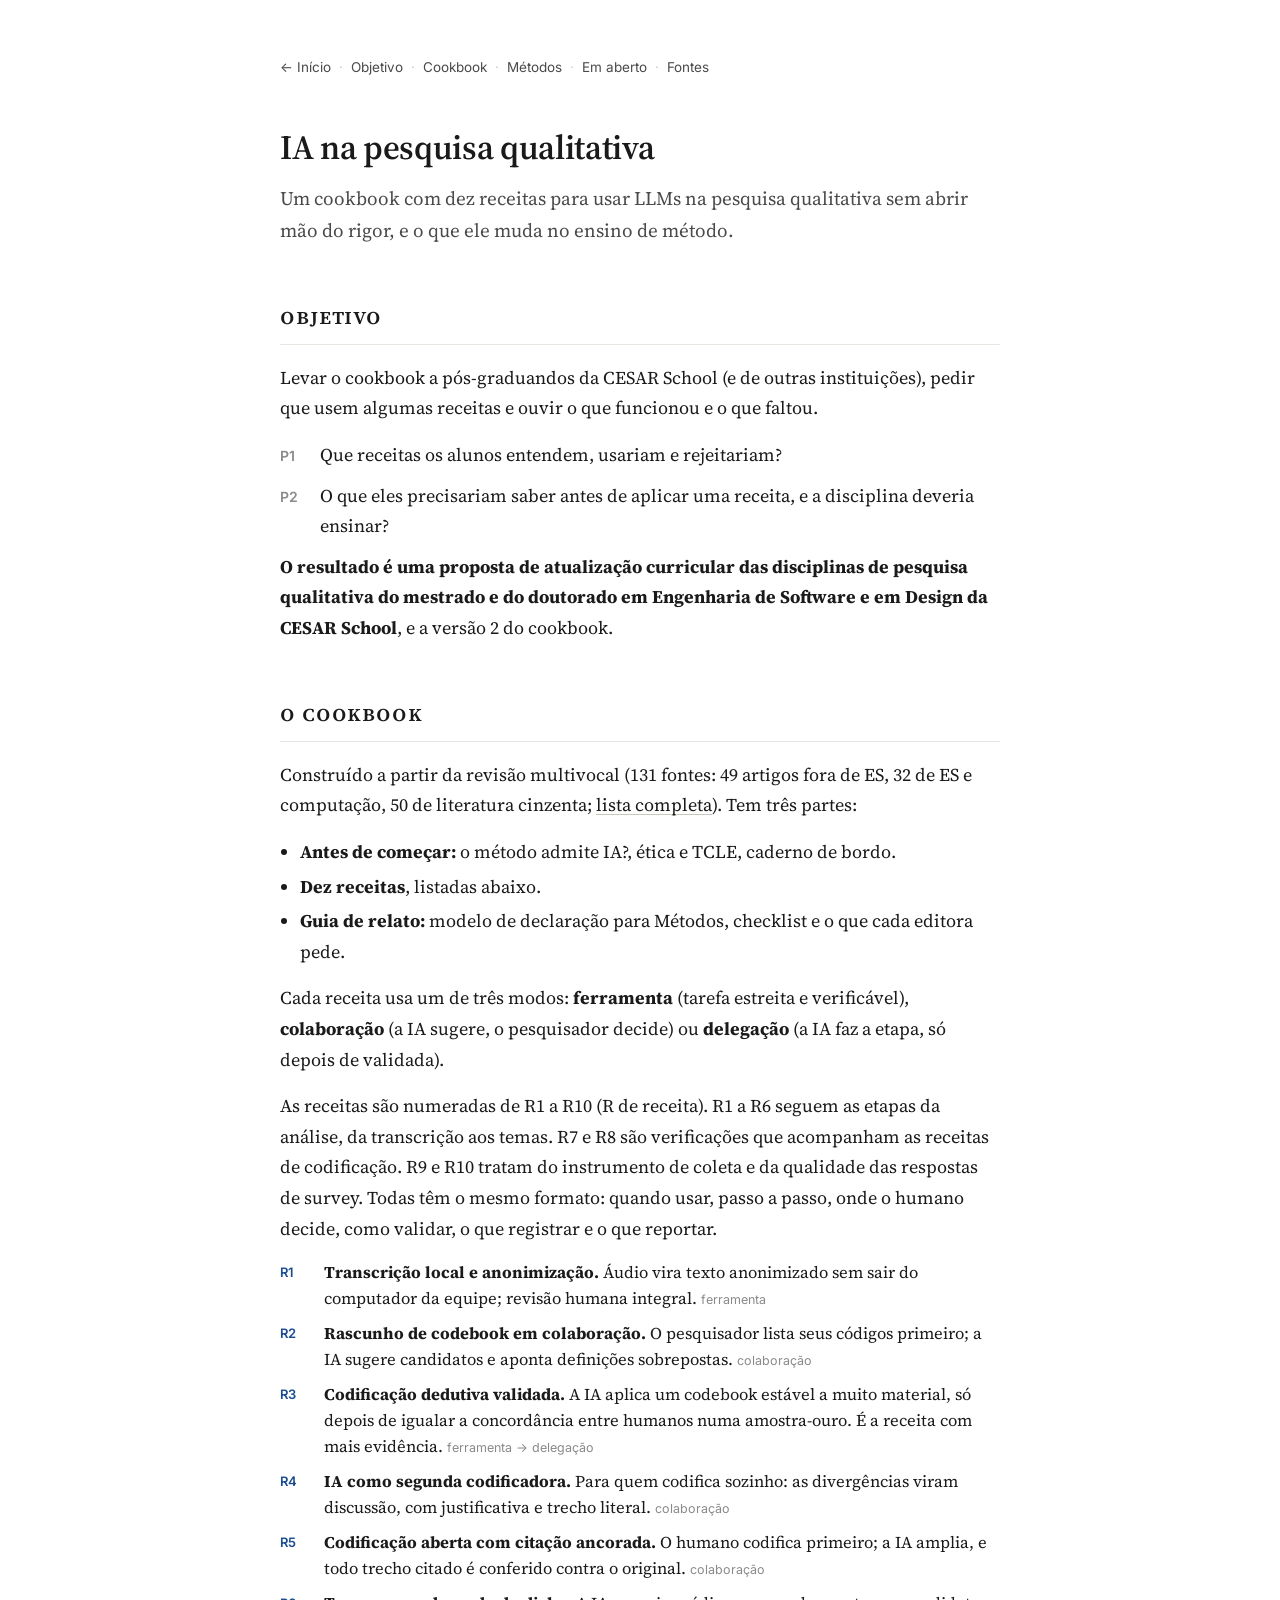
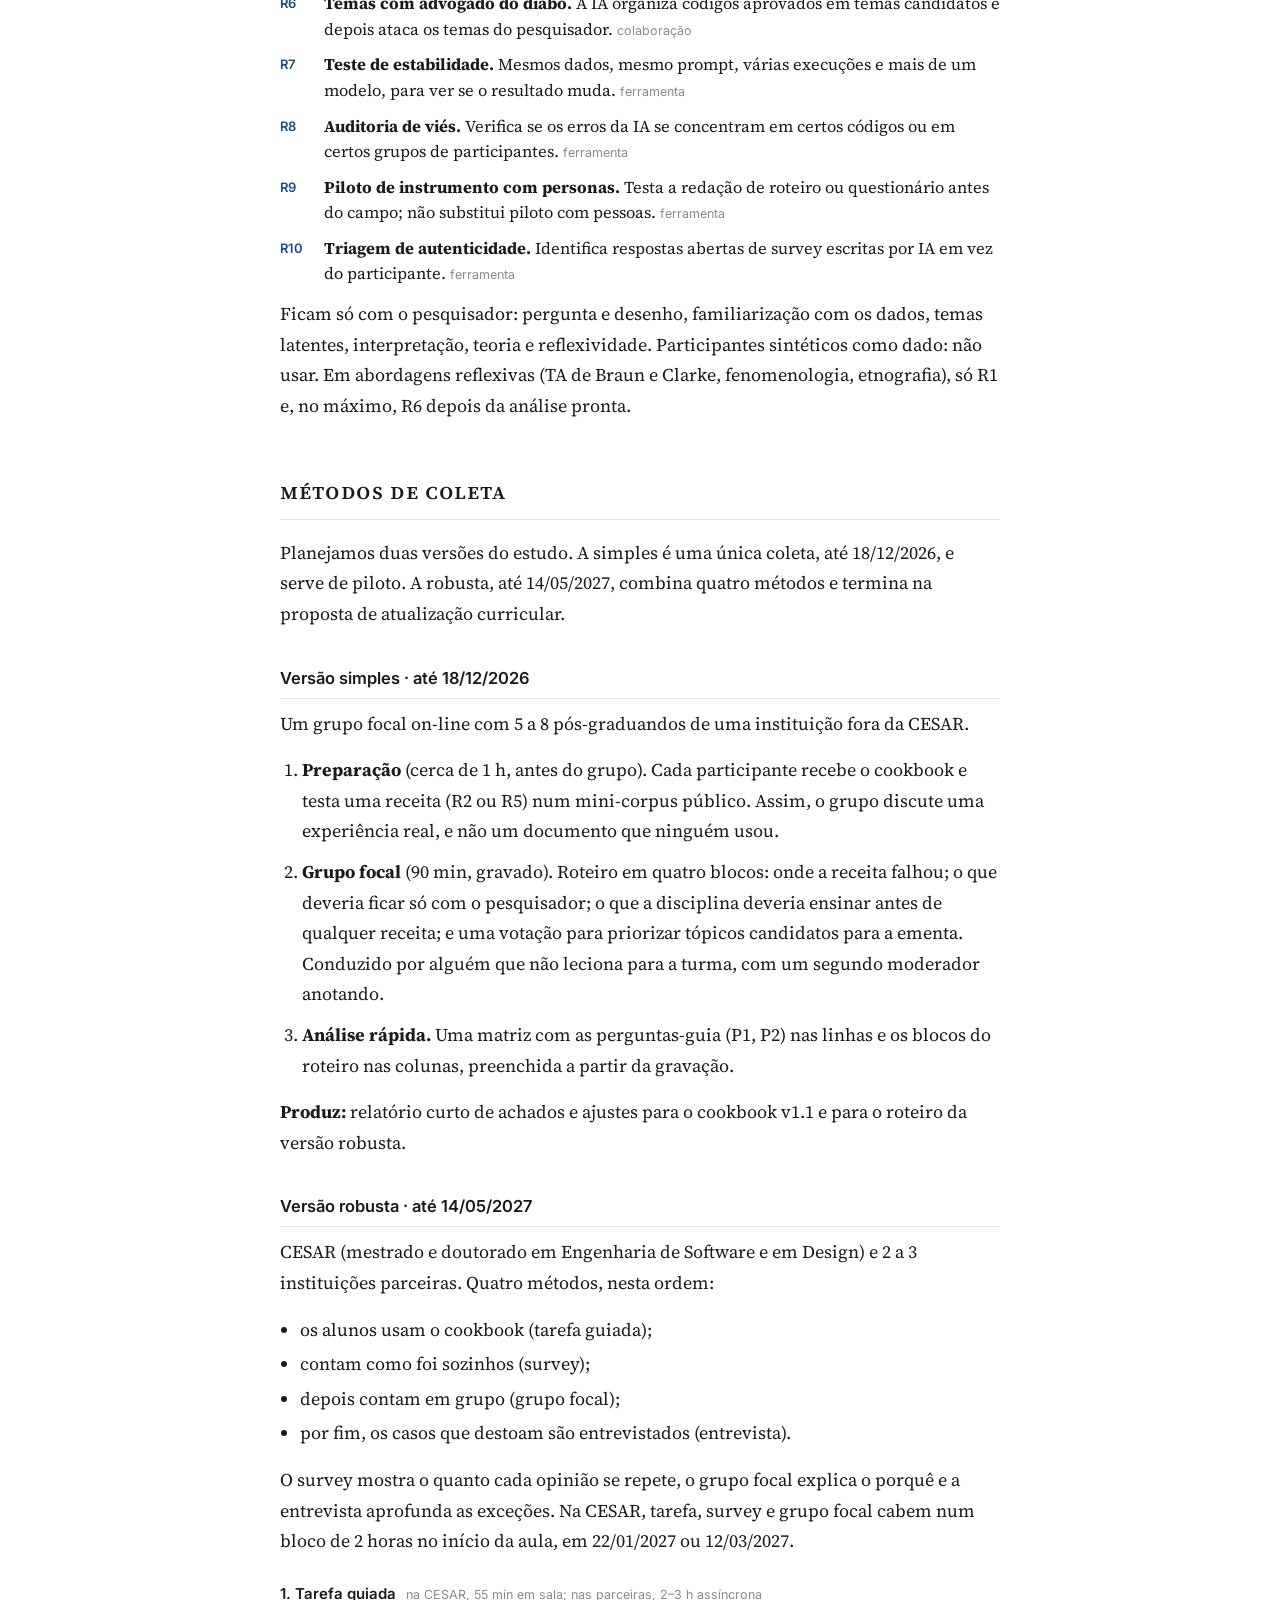
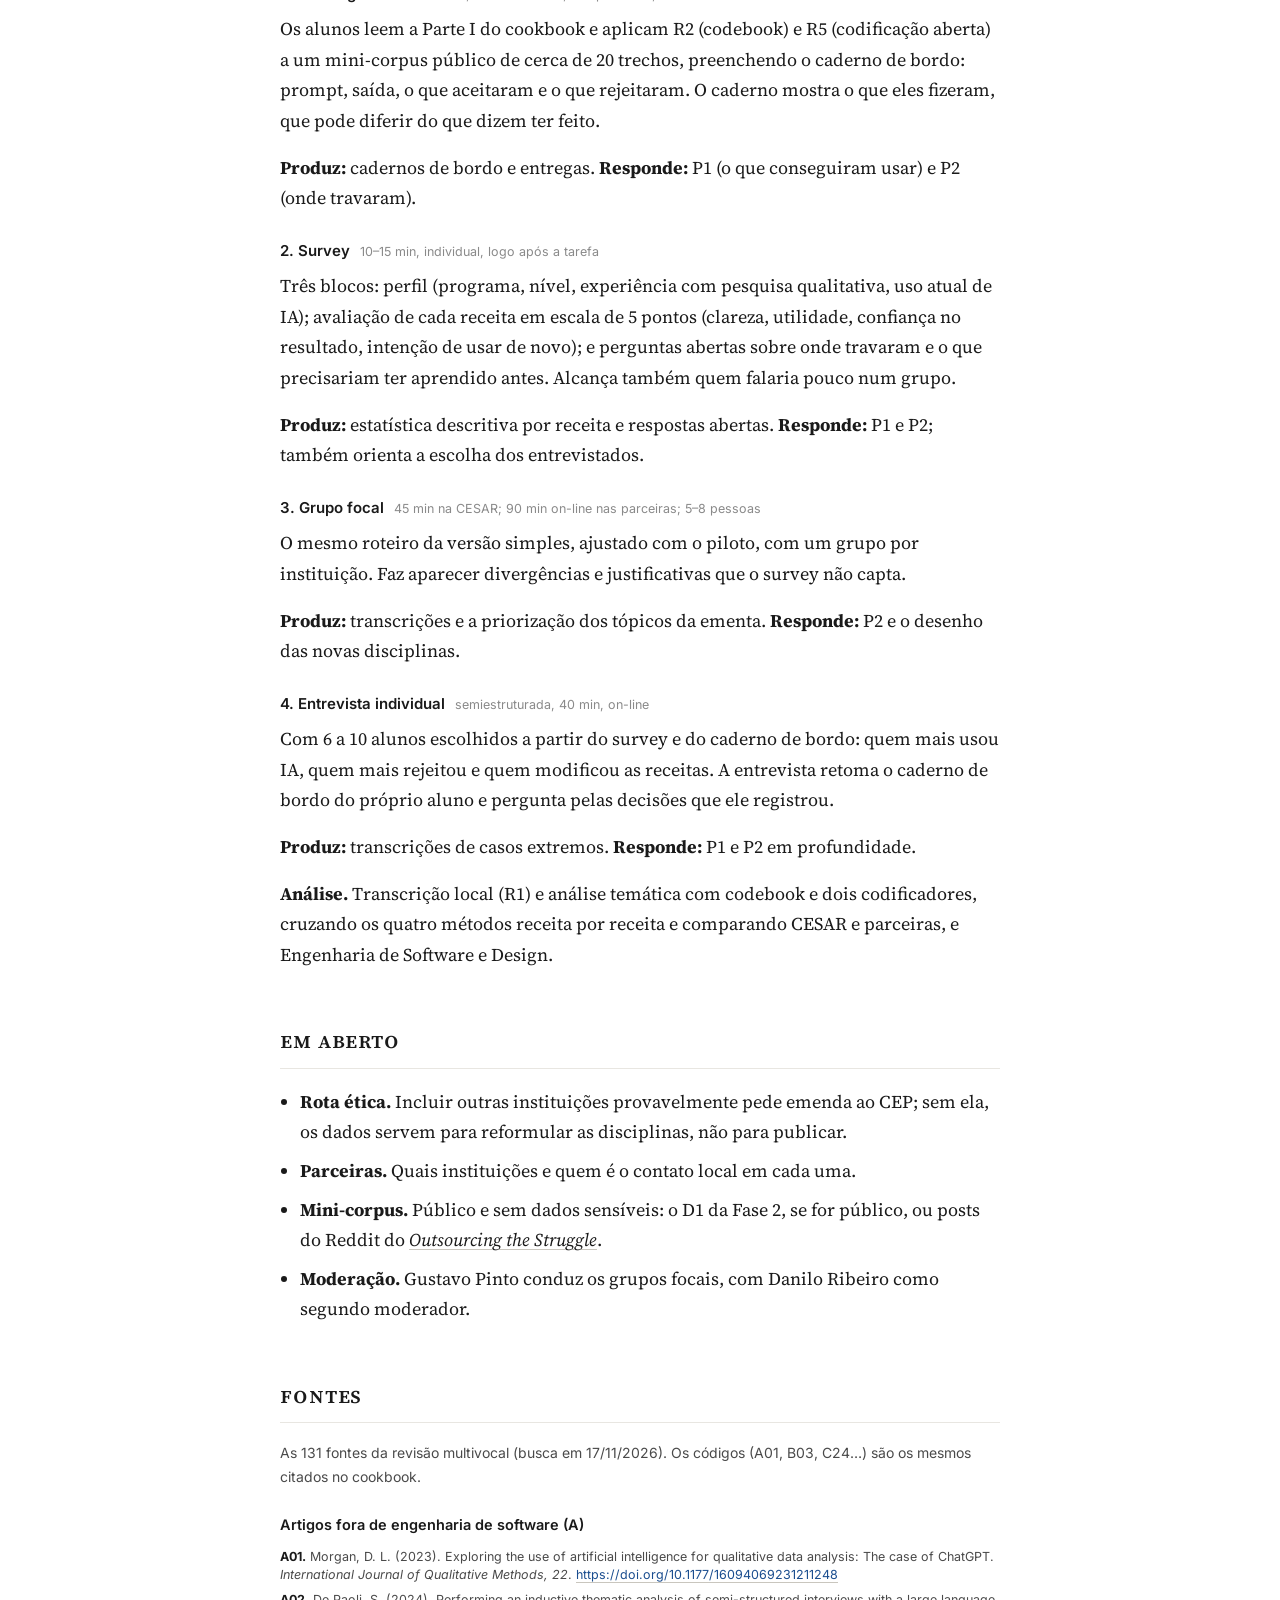
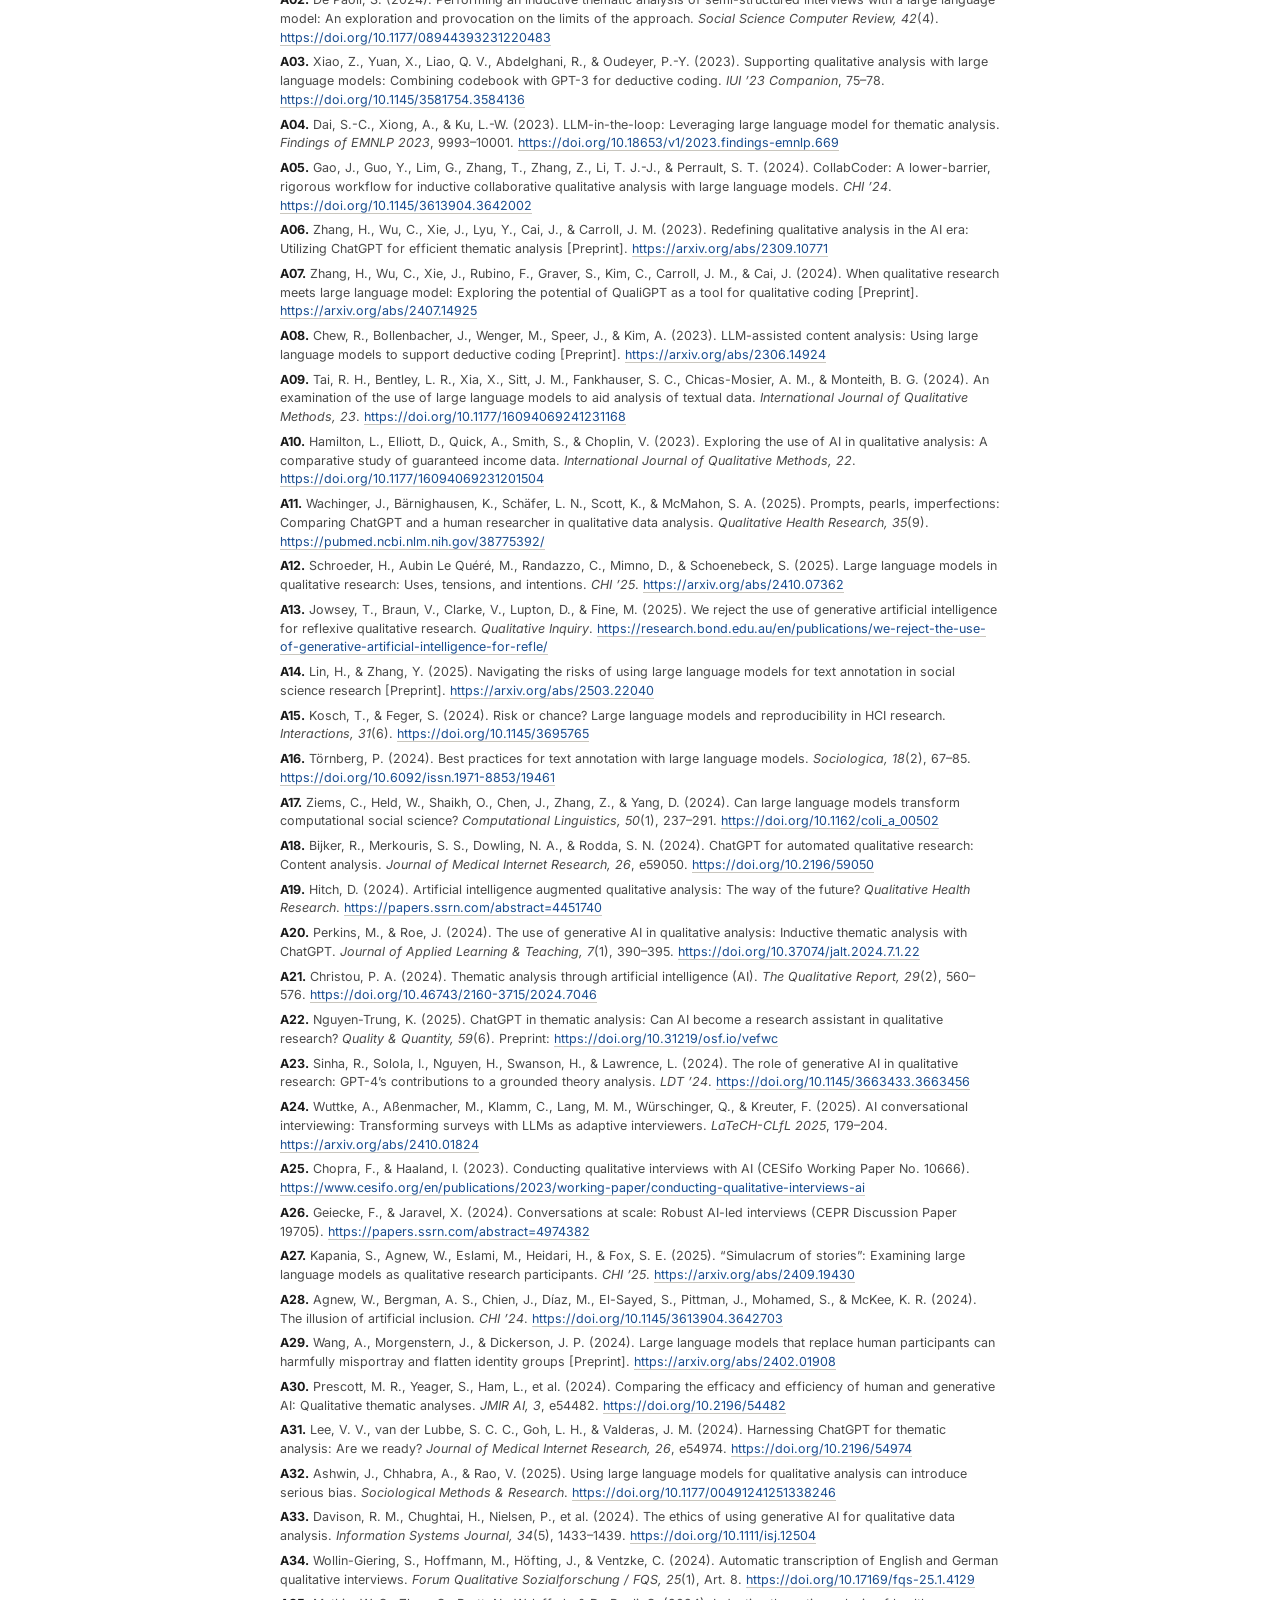
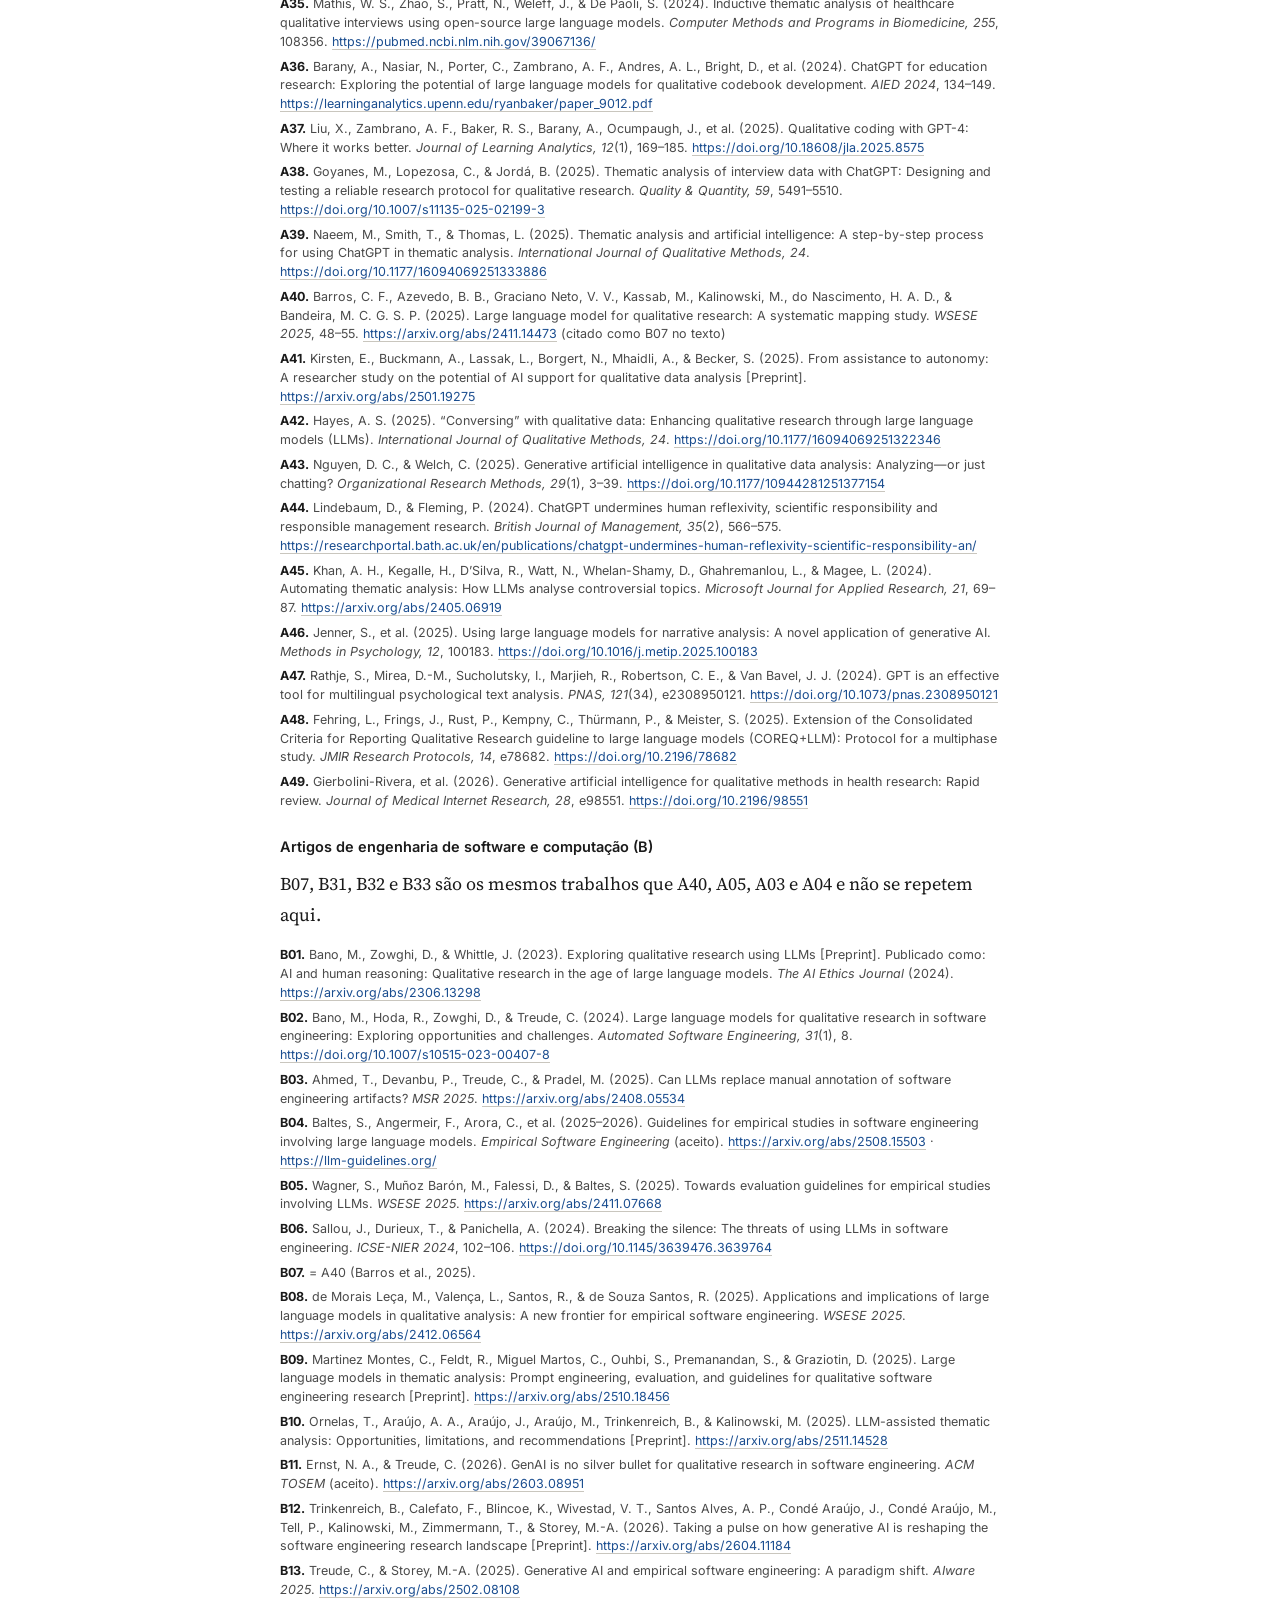
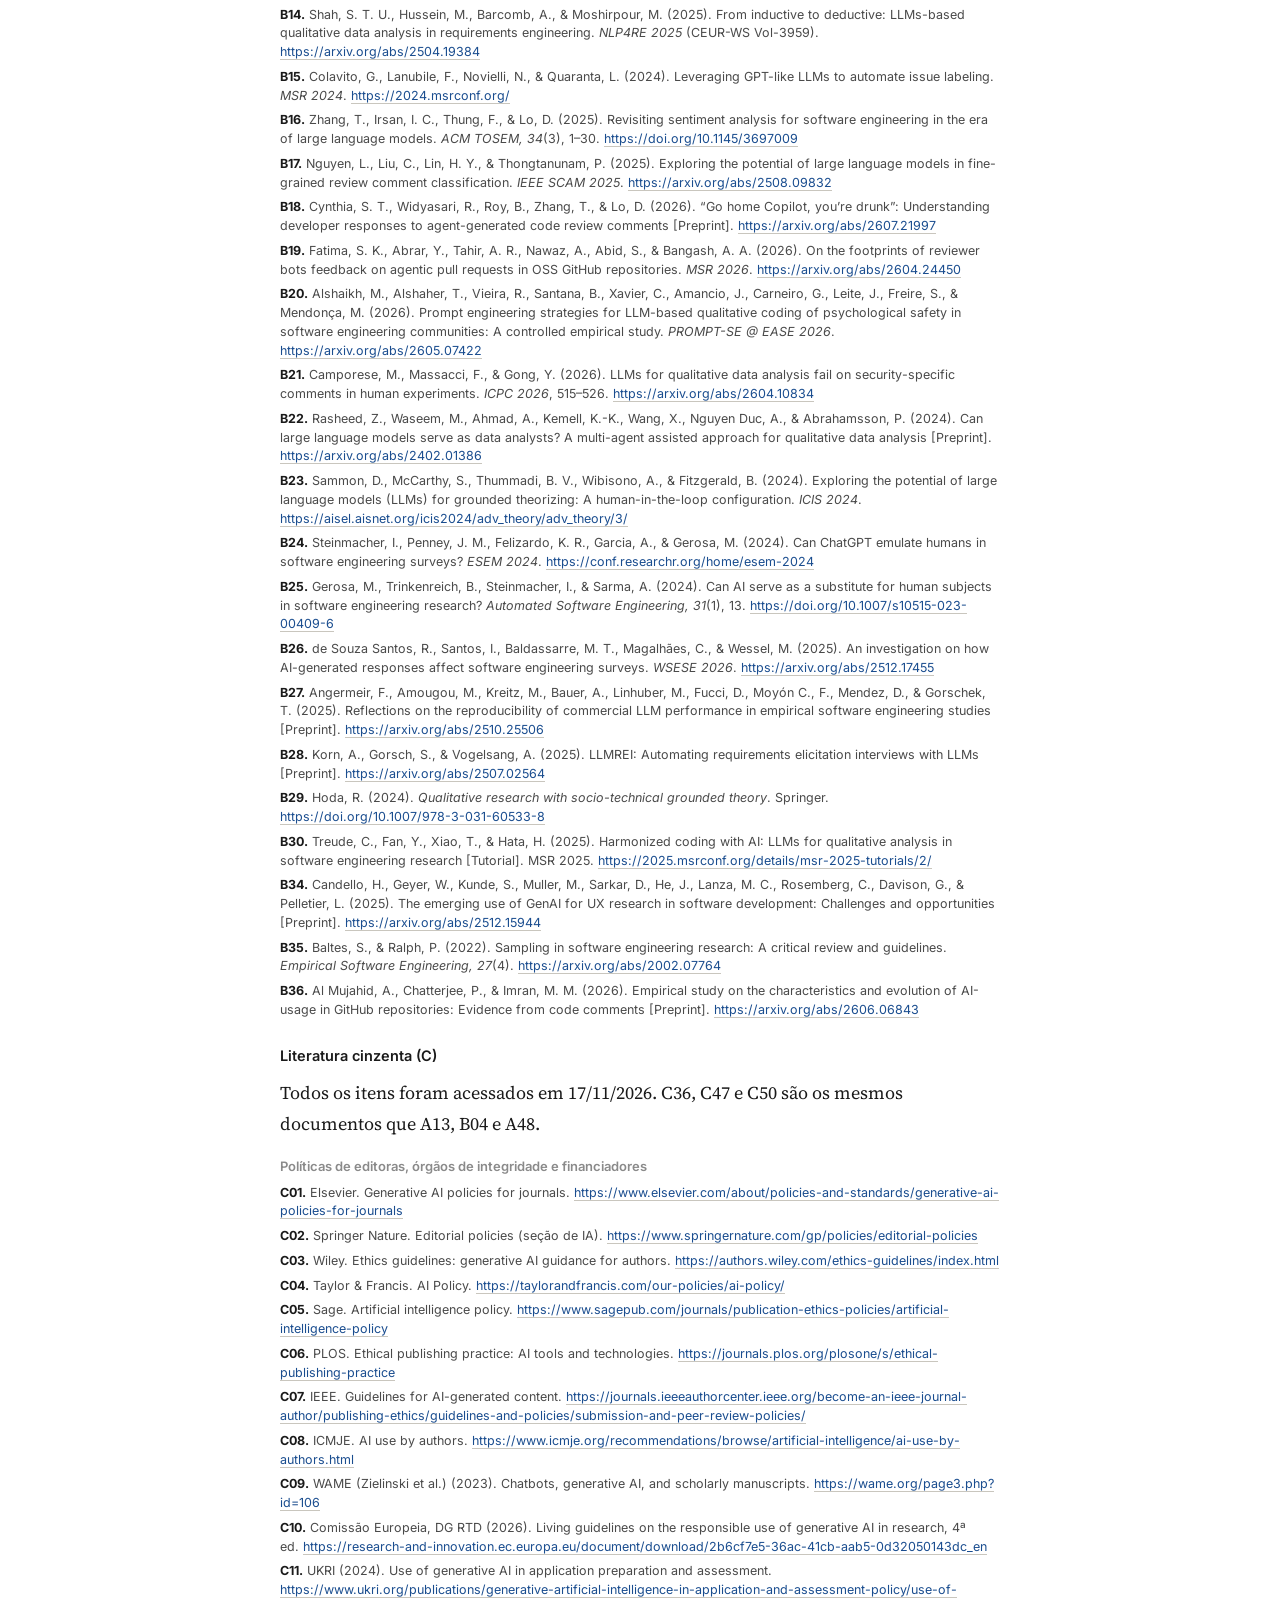
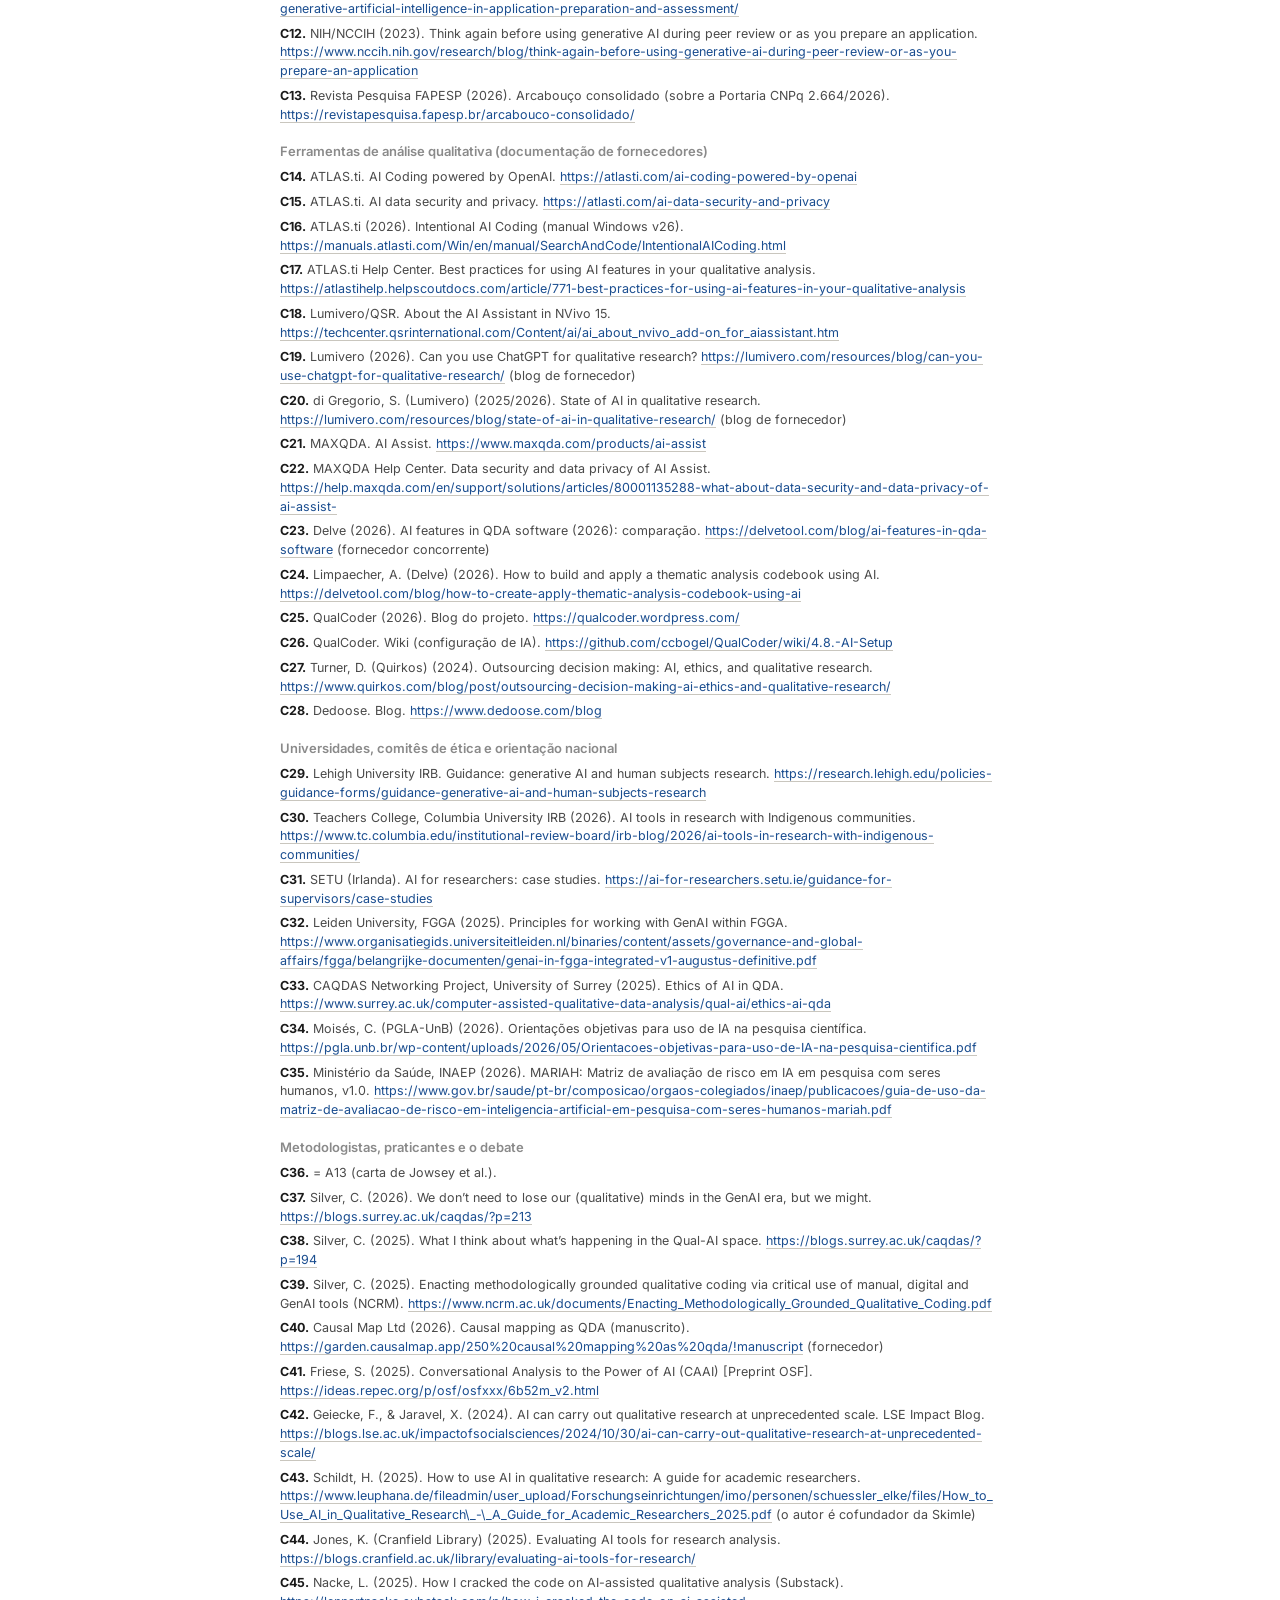
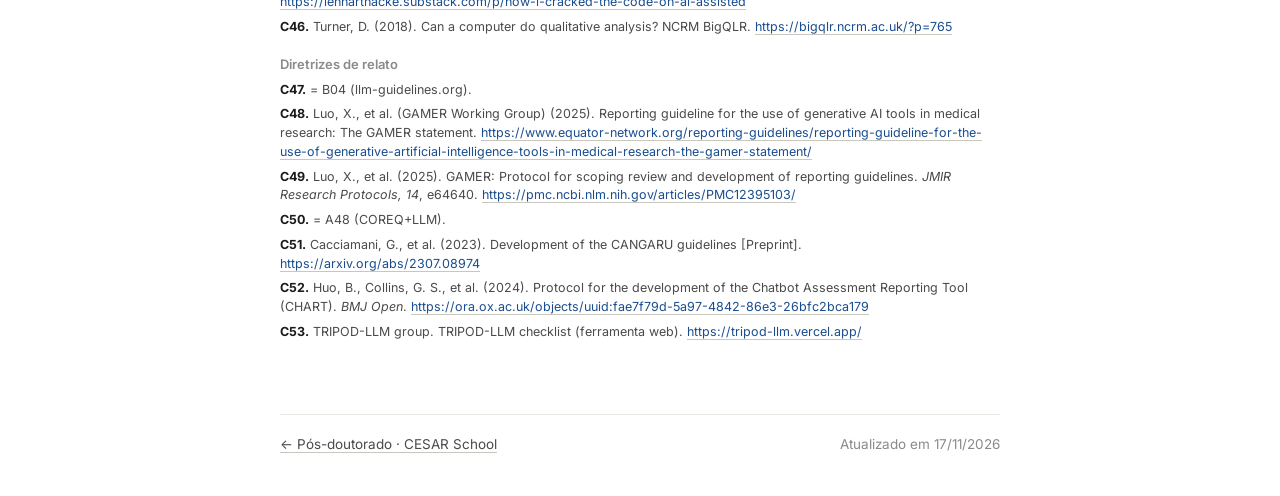
==== commit 9b557cd4: "edits'" ====
--- a/ia-pesquisa-qualitativa.html
+++ b/ia-pesquisa-qualitativa.html
@@ -130,12 +130,15 @@
     <h2>Objetivo</h2>
     <p>
       Levar o cookbook a pós-graduandos da CESAR School (e de outras instituições), pedir que usem
-      algumas receitas e ouvir o que funcionou e o que faltou. O resultado é uma proposta de
-      atualização curricular das disciplinas de pesquisa qualitativa do mestrado e do doutorado em
-      Engenharia de Software e em Design da CESAR School, e a versão 2 do cookbook.
+      algumas receitas e ouvir o que funcionou e o que faltou.
     </p>
     <p class="rq"><b>P1</b>Que receitas os alunos entendem, usariam e rejeitariam?</p>
     <p class="rq"><b>P2</b>O que eles precisariam saber antes de aplicar uma receita, e a disciplina deveria ensinar?</p>
+    <p>
+      <b>O resultado é uma proposta de atualização curricular das disciplinas de pesquisa qualitativa
+      do mestrado e do doutorado em Engenharia de Software e em Design da CESAR School</b>, e a versão 2
+      do cookbook.
+    </p>
   </section>
 
   <section id="cookbook">
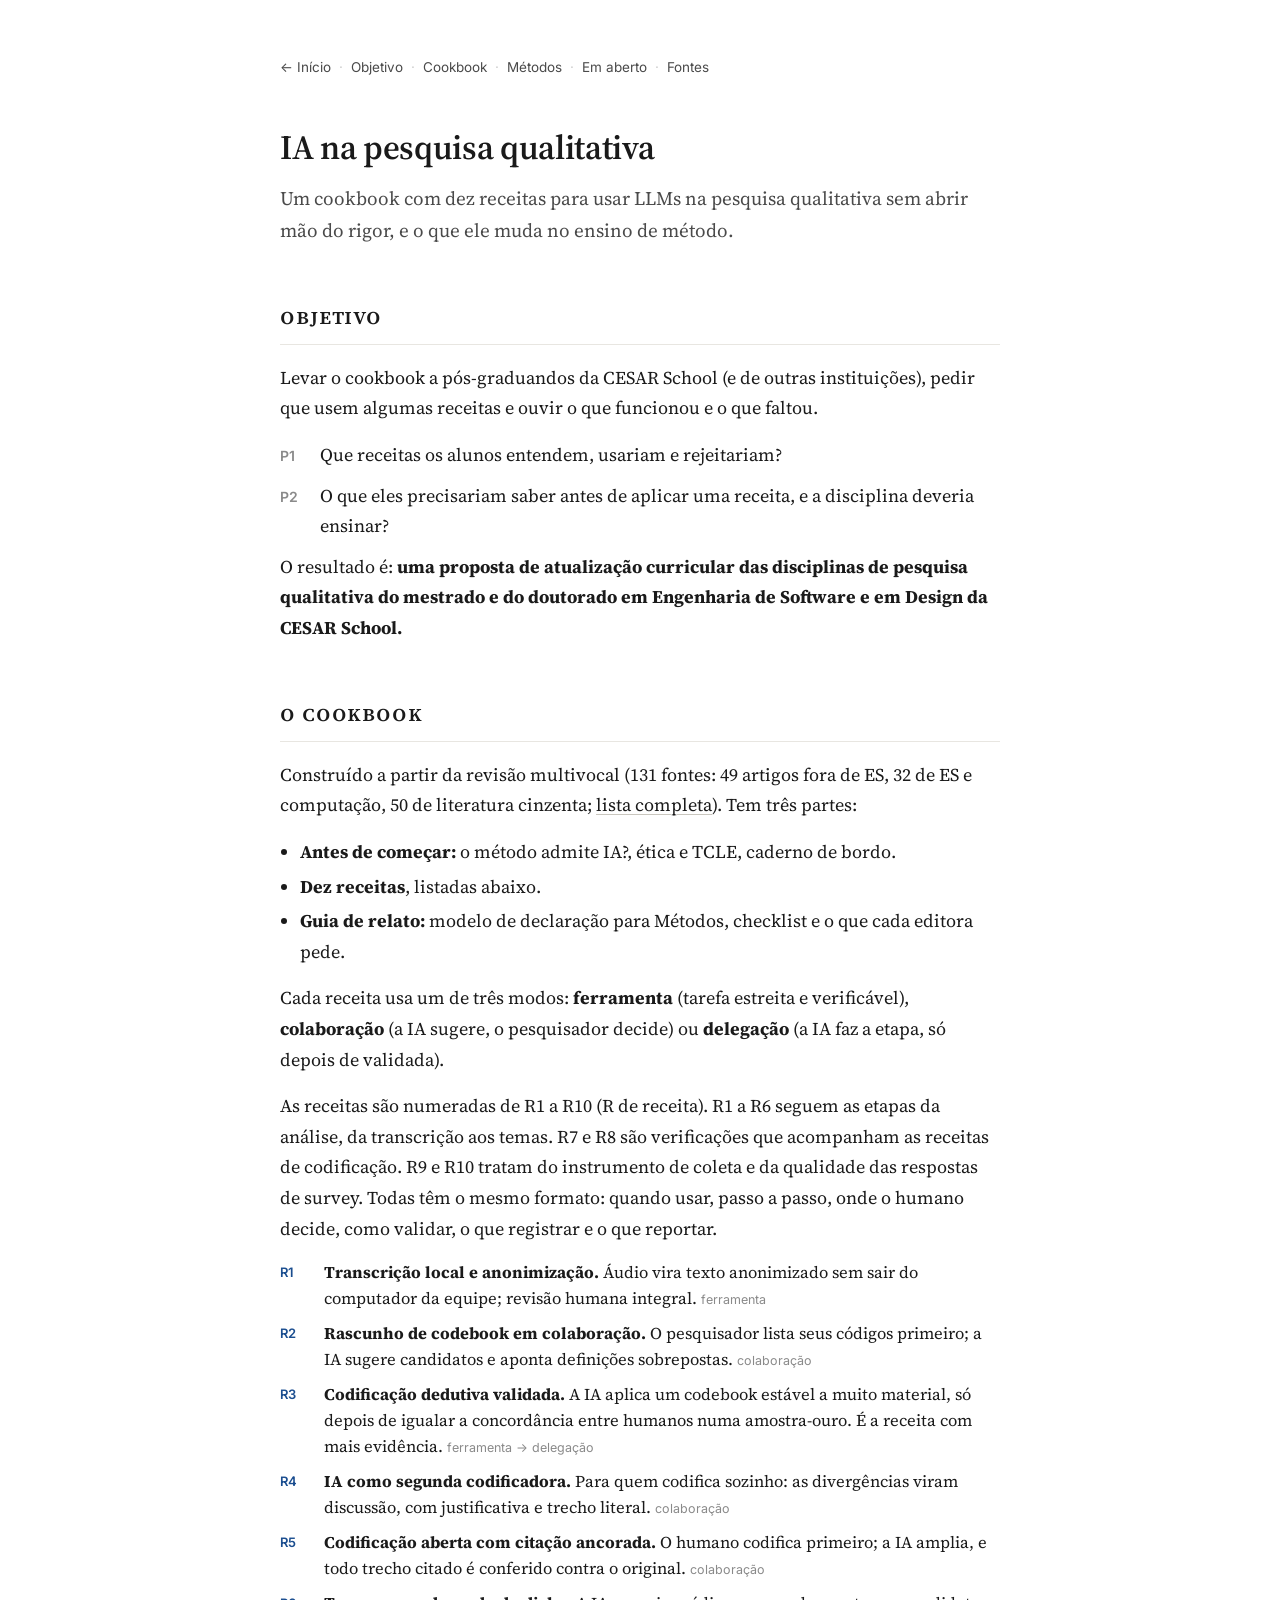
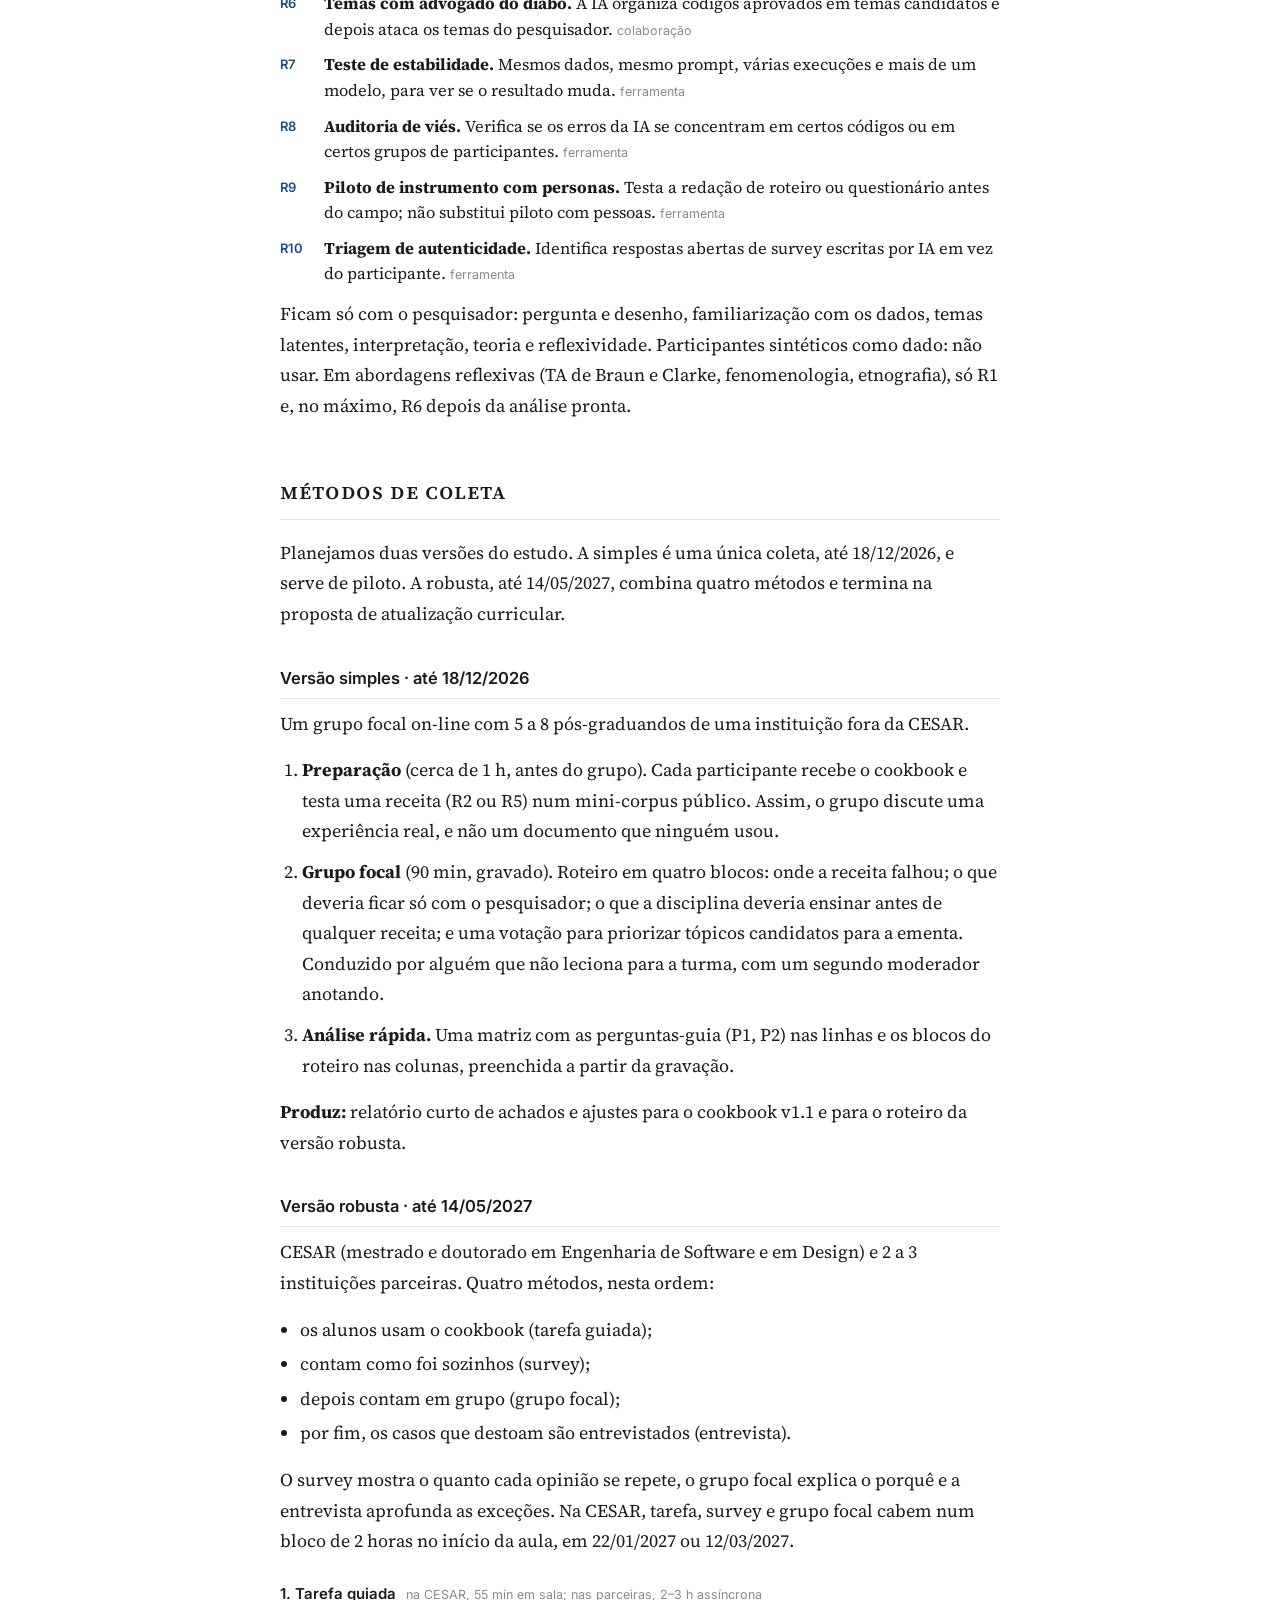
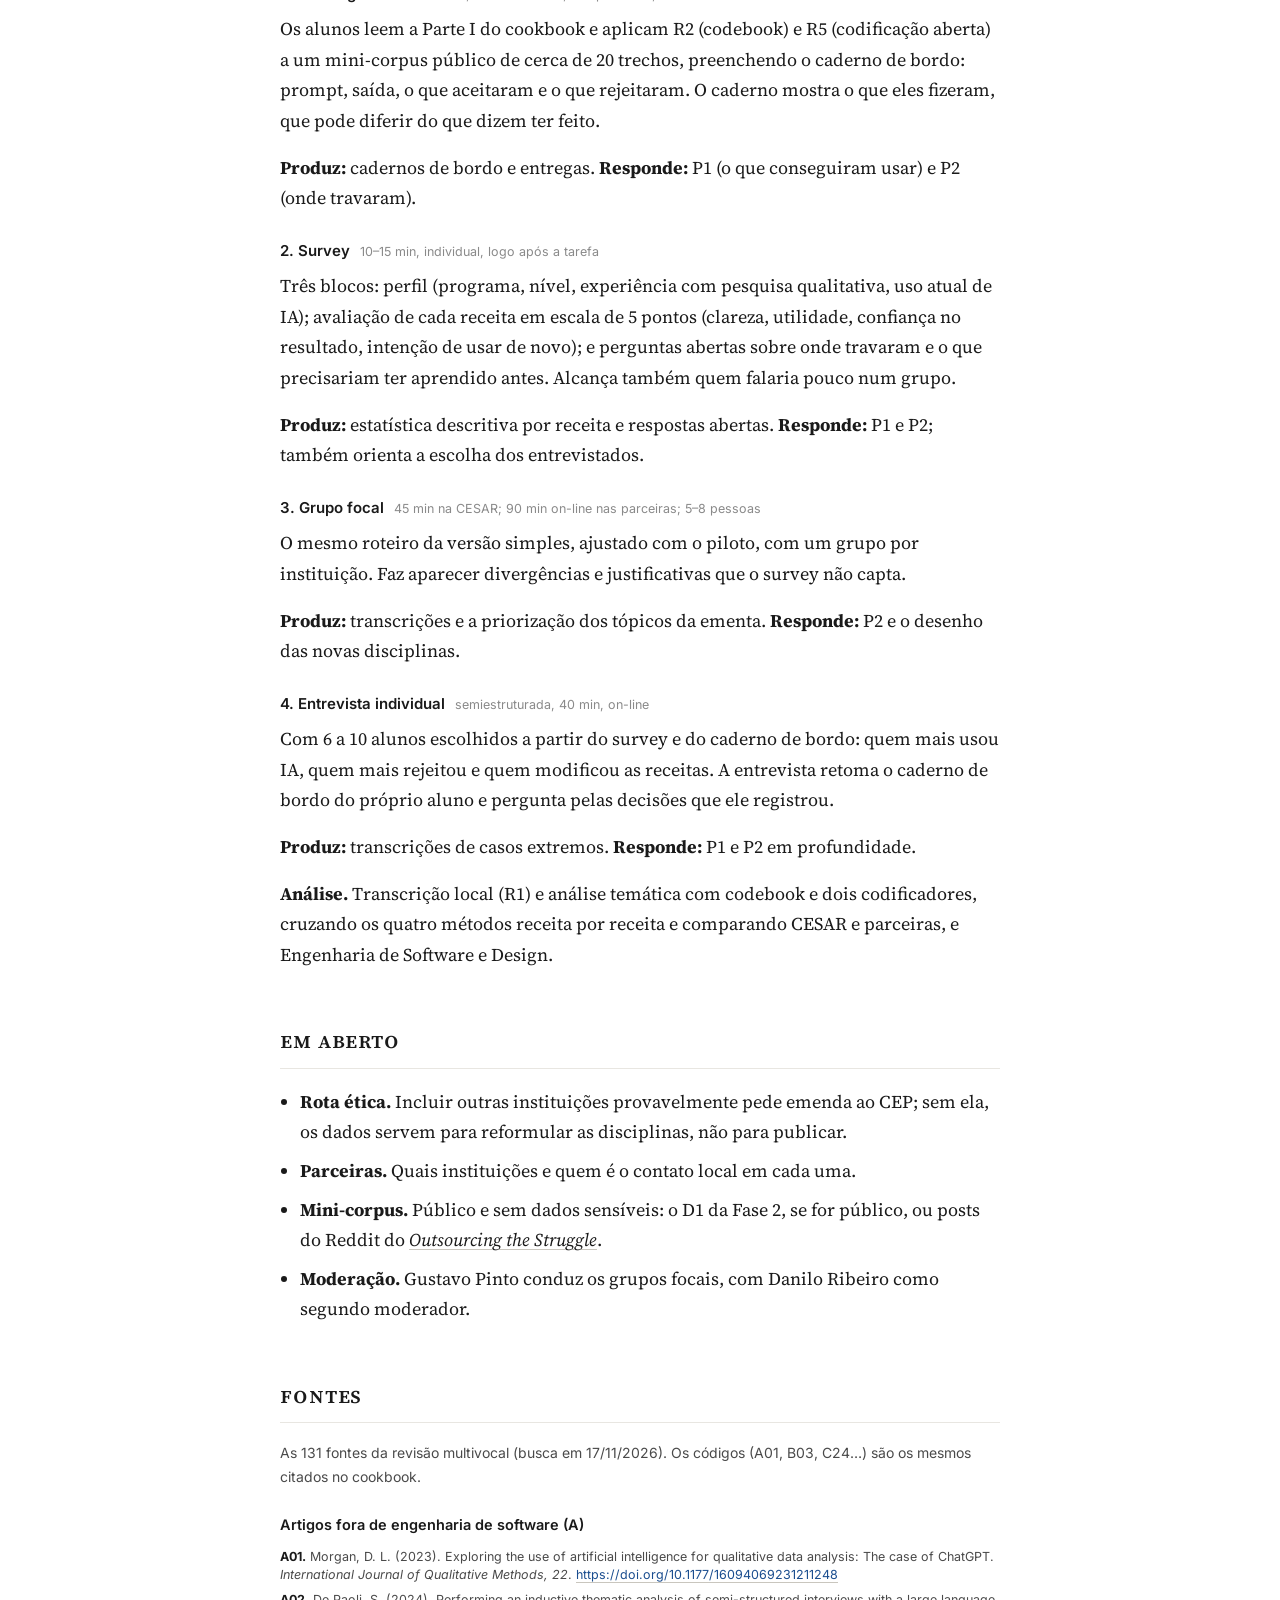
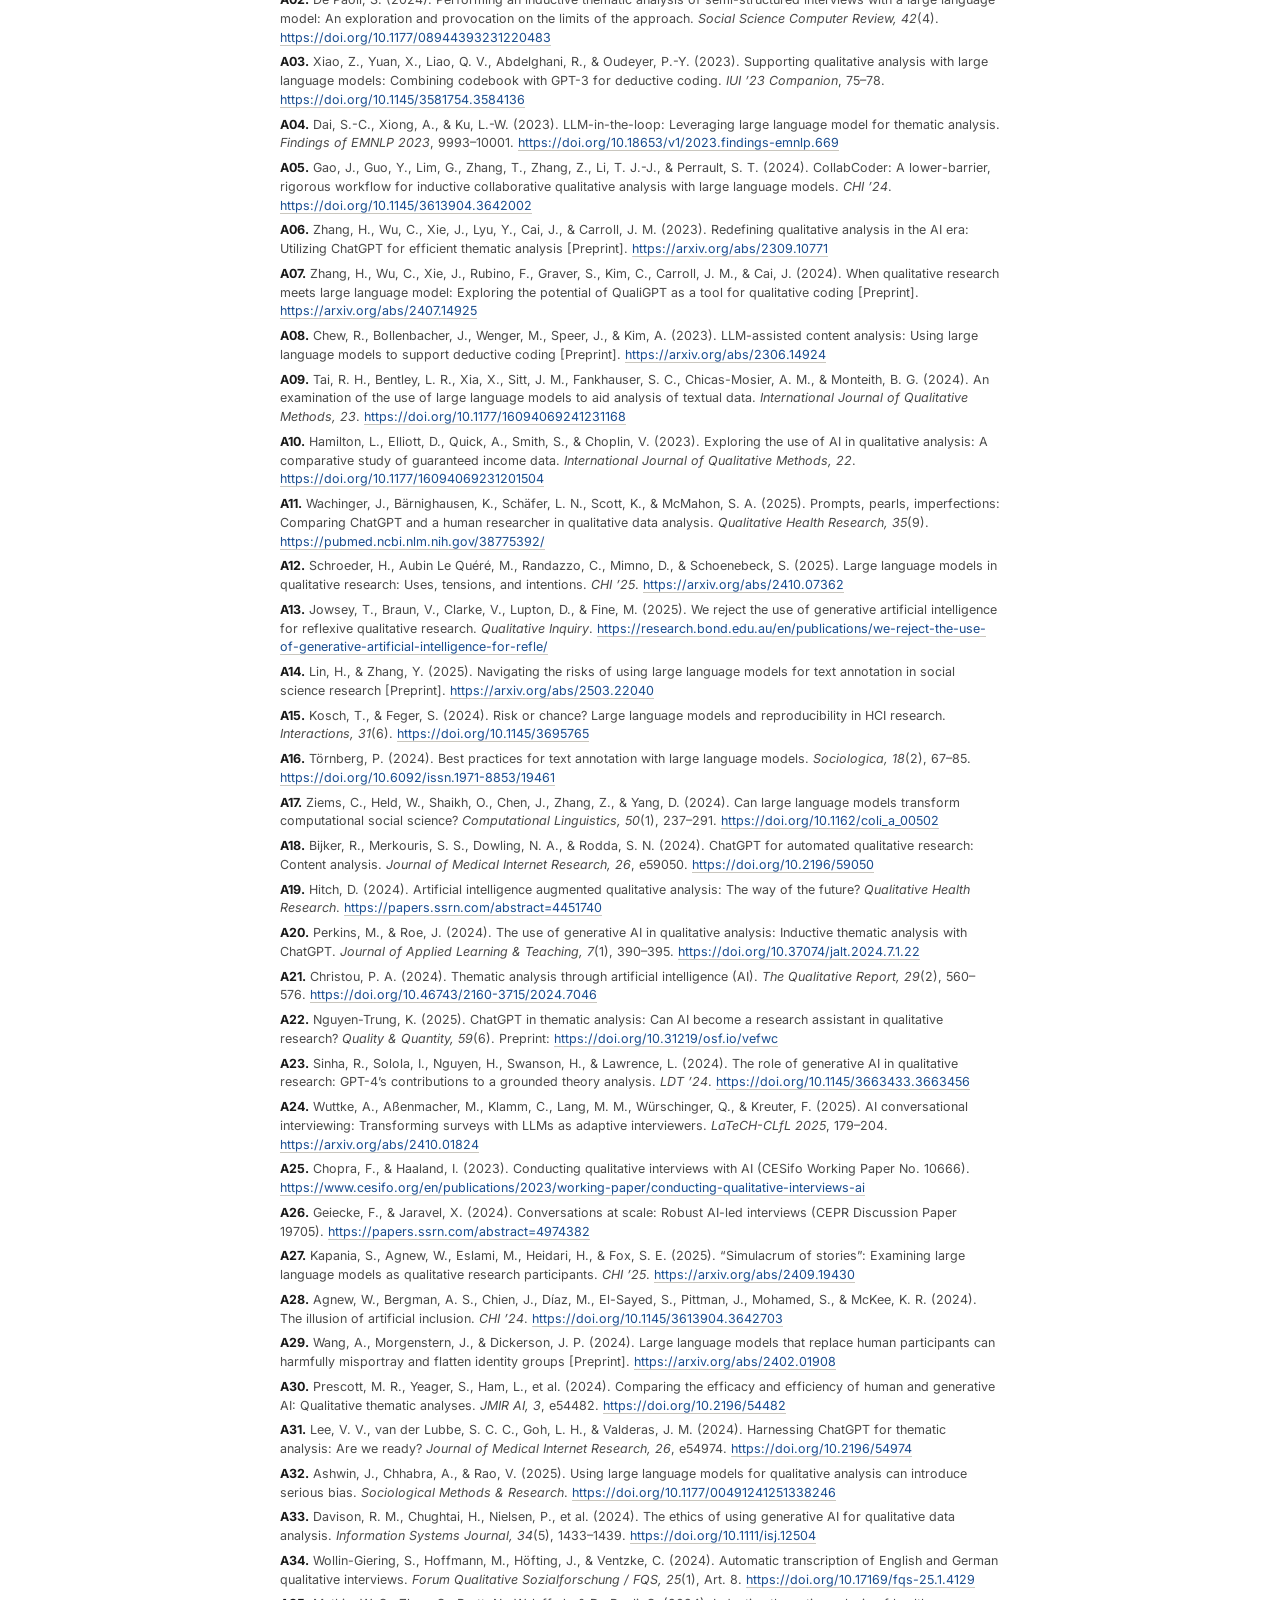
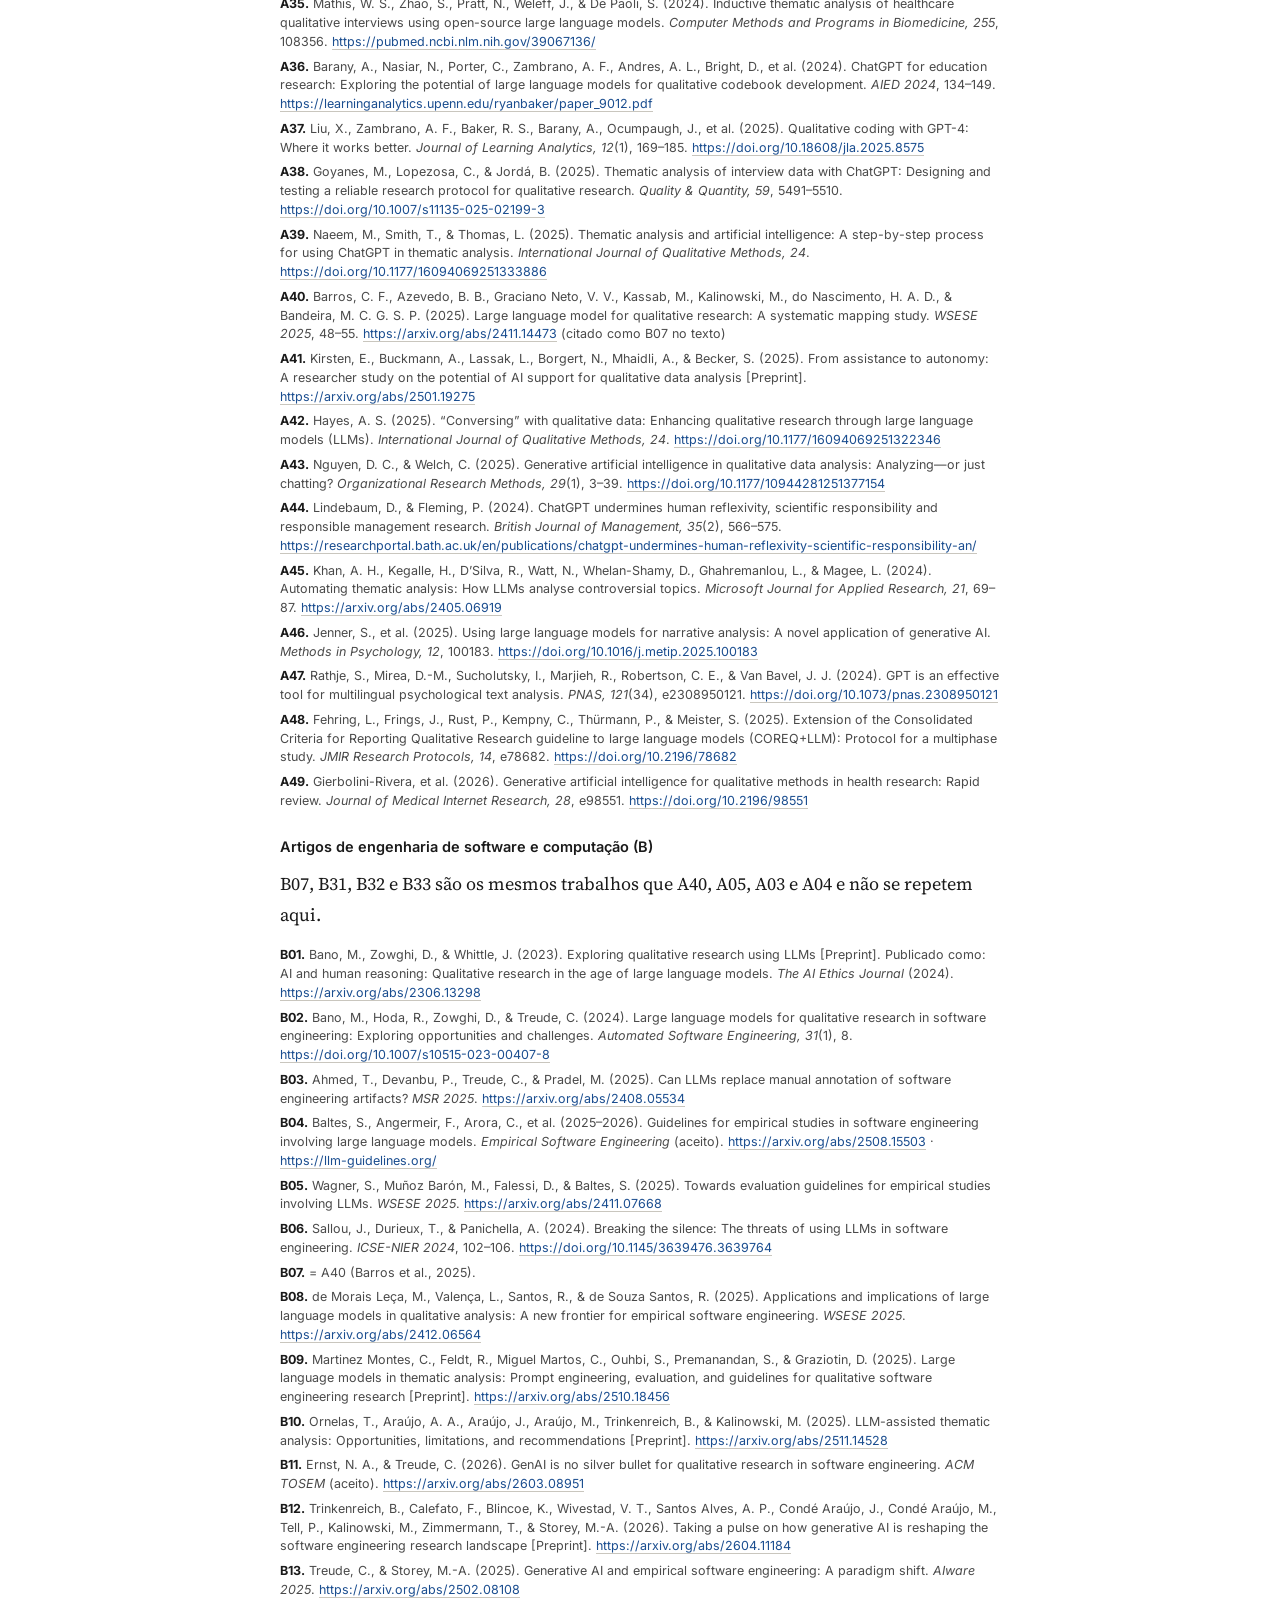
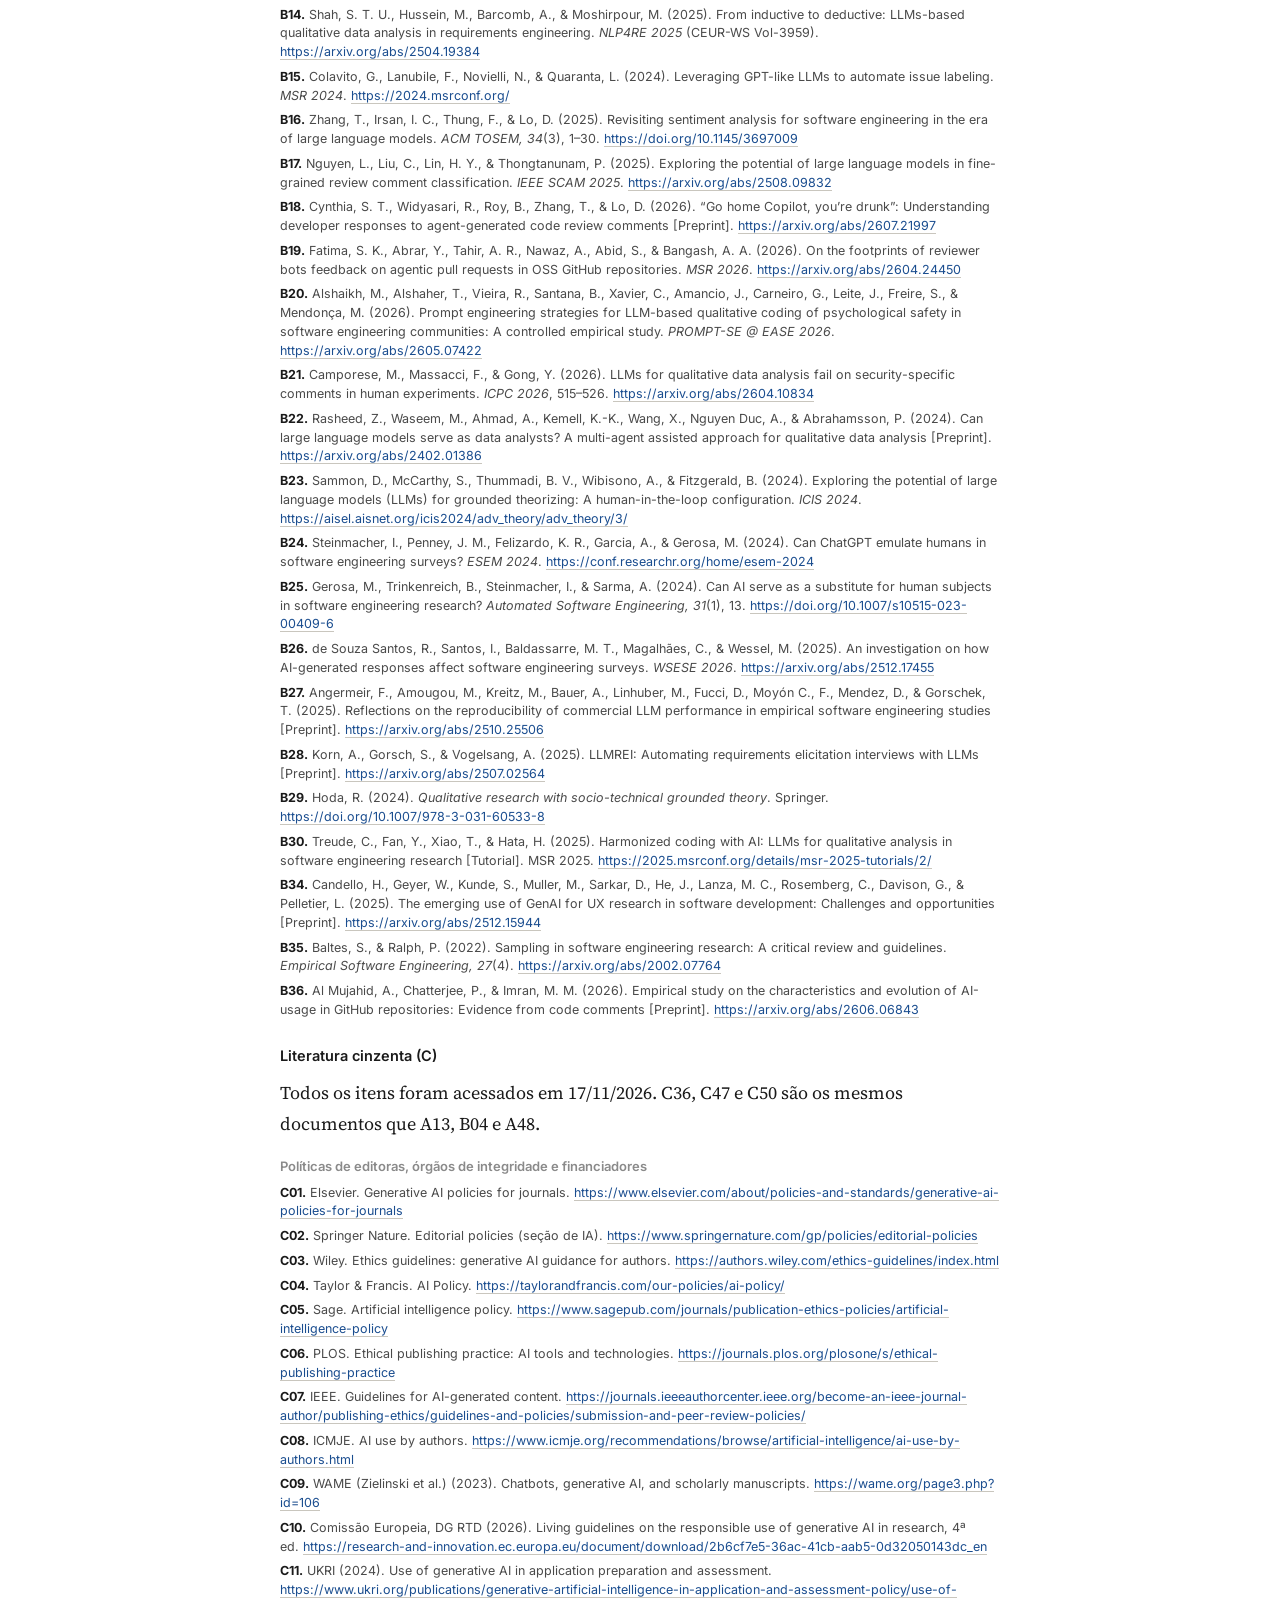
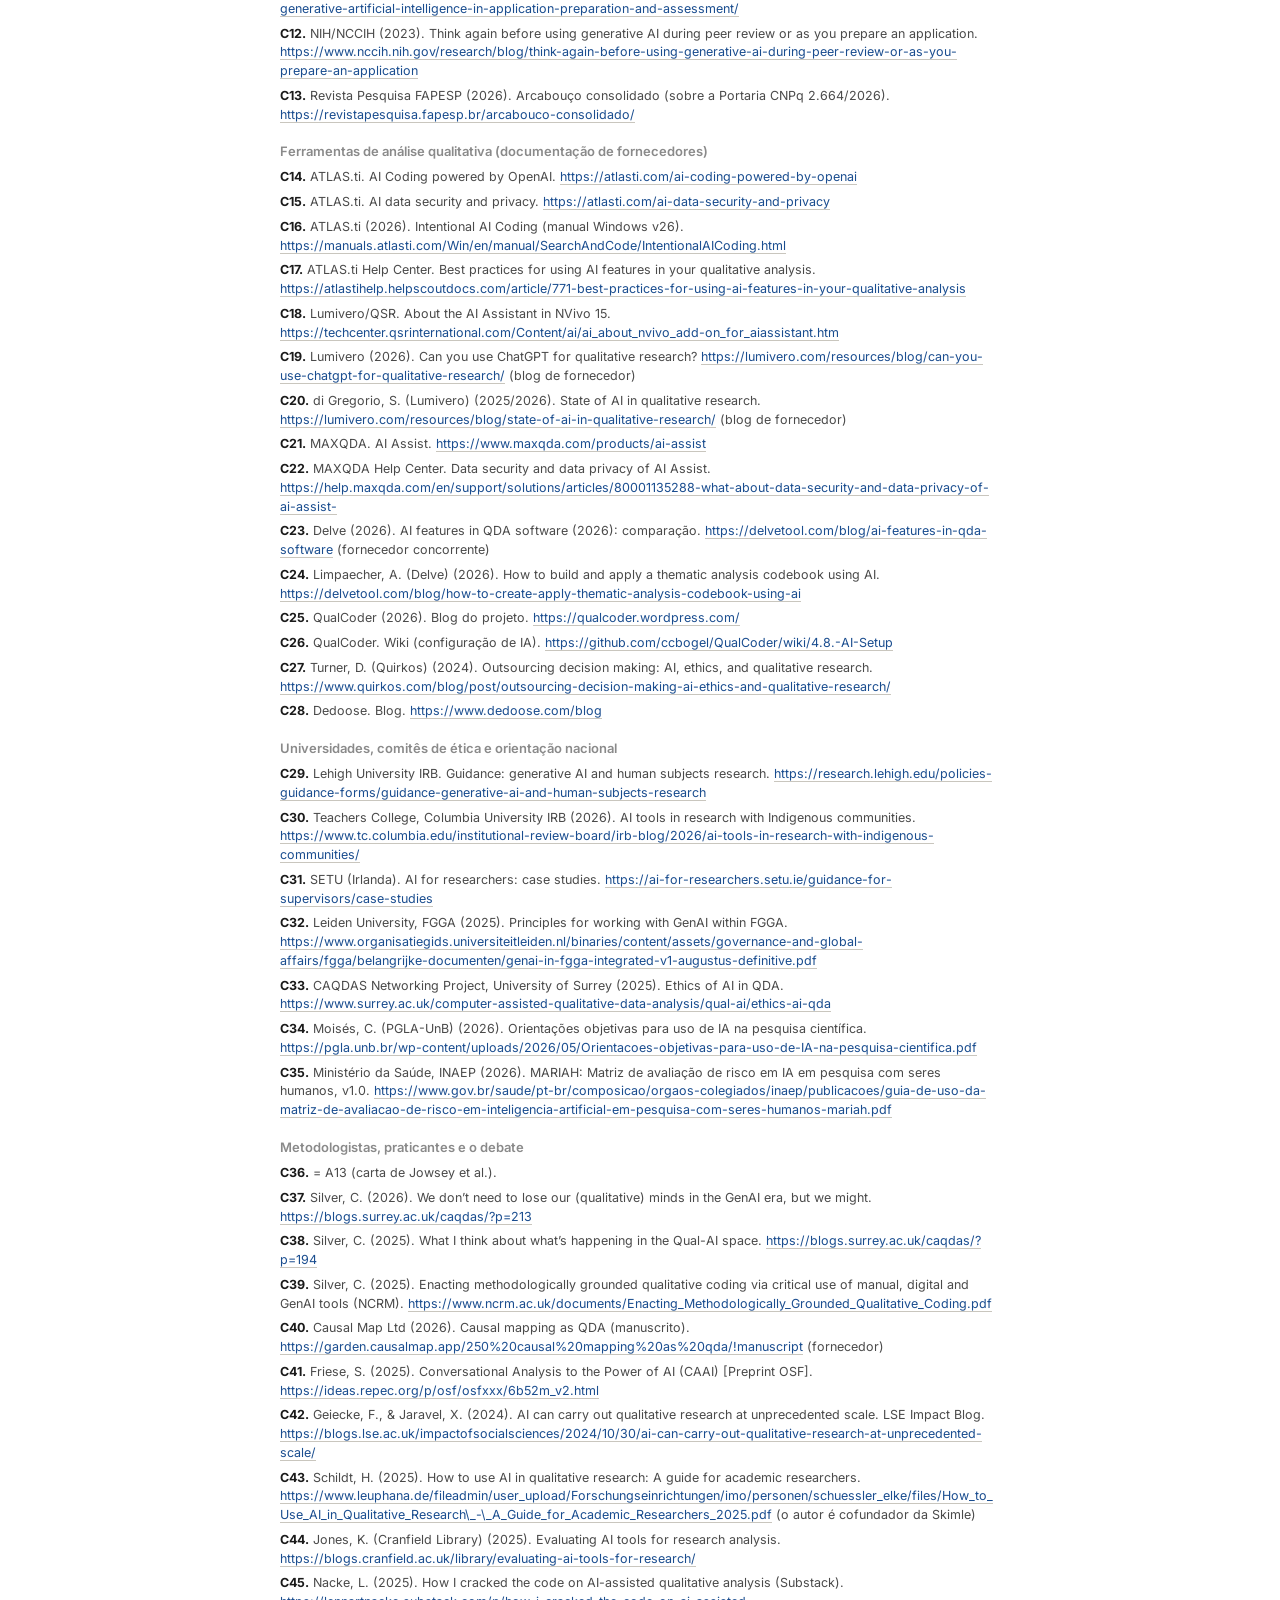
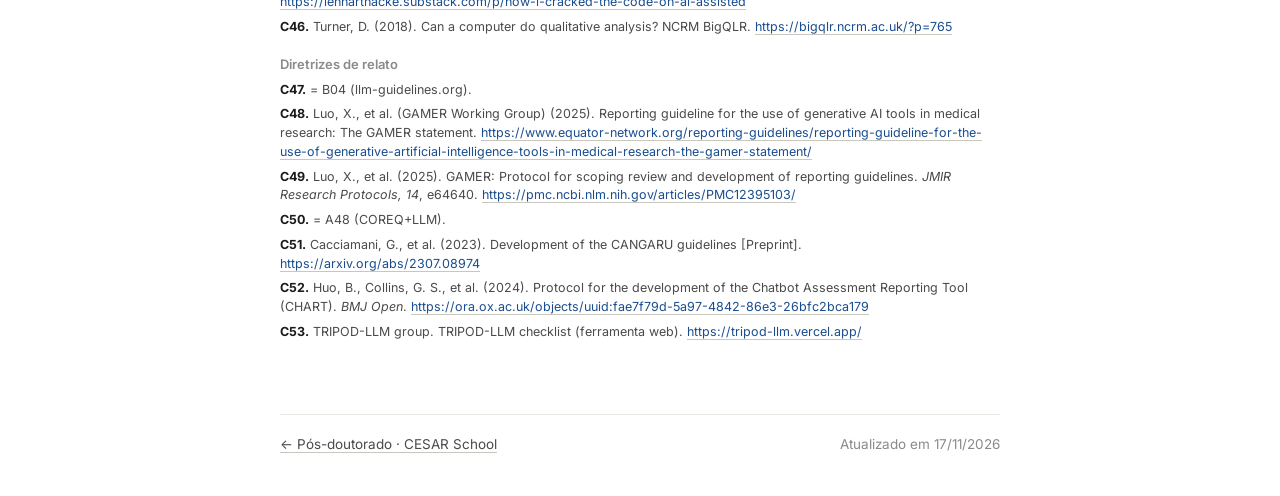
==== commit 62a2d86e: "edits'" ====
--- a/ia-pesquisa-qualitativa.html
+++ b/ia-pesquisa-qualitativa.html
@@ -135,9 +135,8 @@
     <p class="rq"><b>P1</b>Que receitas os alunos entendem, usariam e rejeitariam?</p>
     <p class="rq"><b>P2</b>O que eles precisariam saber antes de aplicar uma receita, e a disciplina deveria ensinar?</p>
     <p>
-      <b>O resultado é uma proposta de atualização curricular das disciplinas de pesquisa qualitativa
-      do mestrado e do doutorado em Engenharia de Software e em Design da CESAR School</b>, e a versão 2
-      do cookbook.
+      O resultado é: <b>uma proposta de atualização curricular das disciplinas de pesquisa qualitativa
+      do mestrado e do doutorado em Engenharia de Software e em Design da CESAR School.</b>
     </p>
   </section>
 
